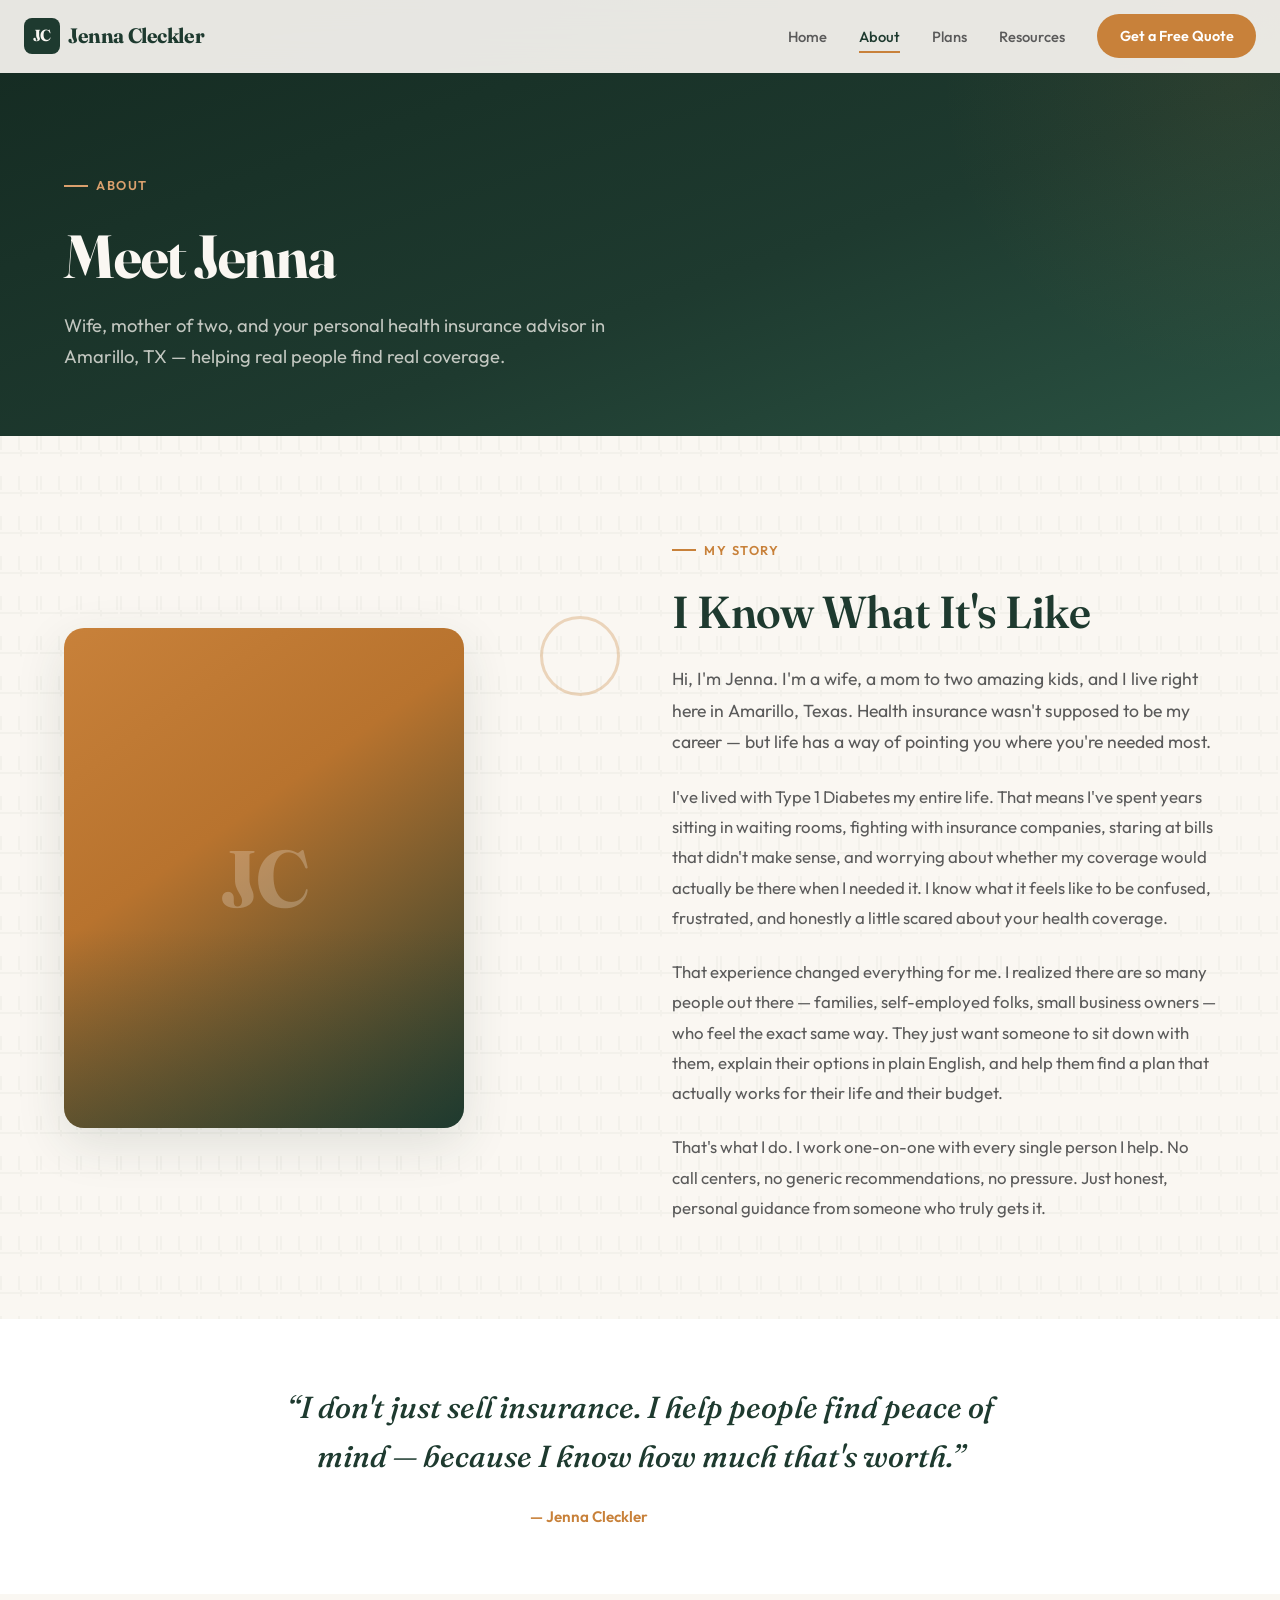
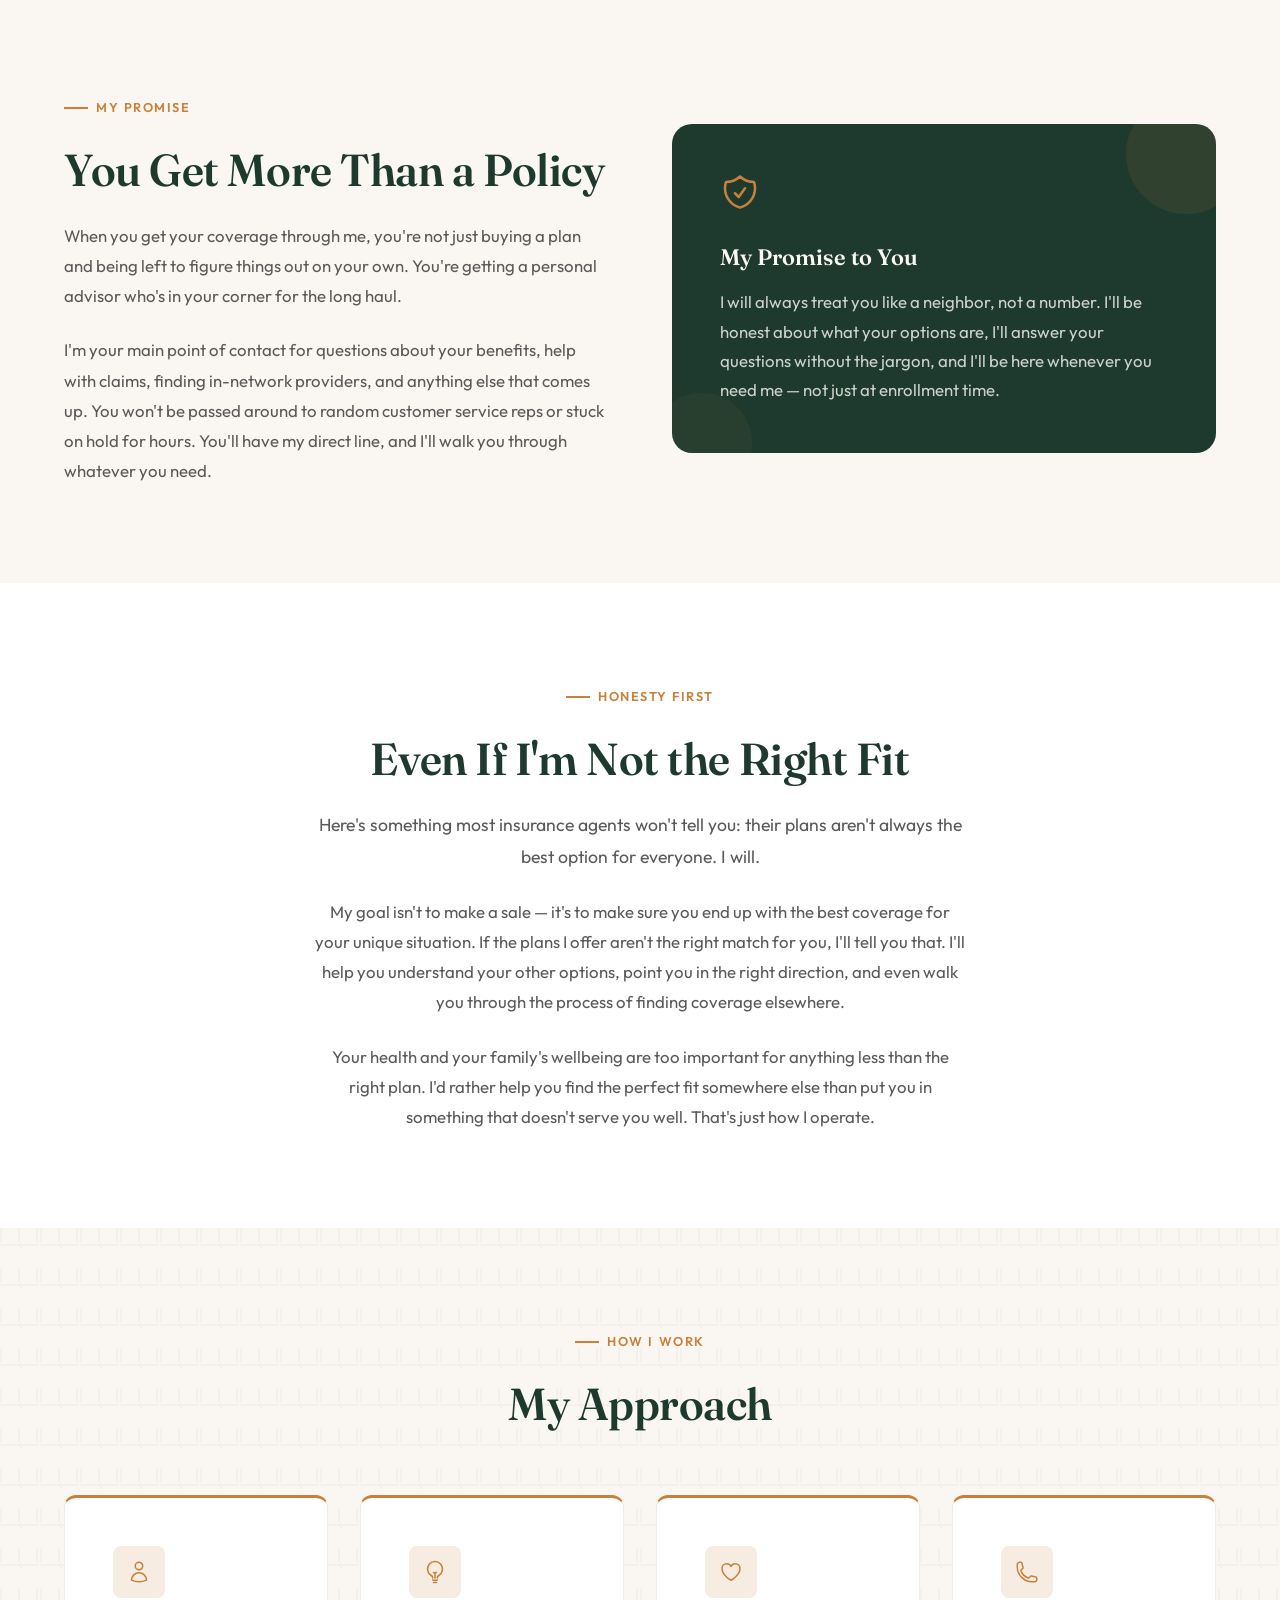
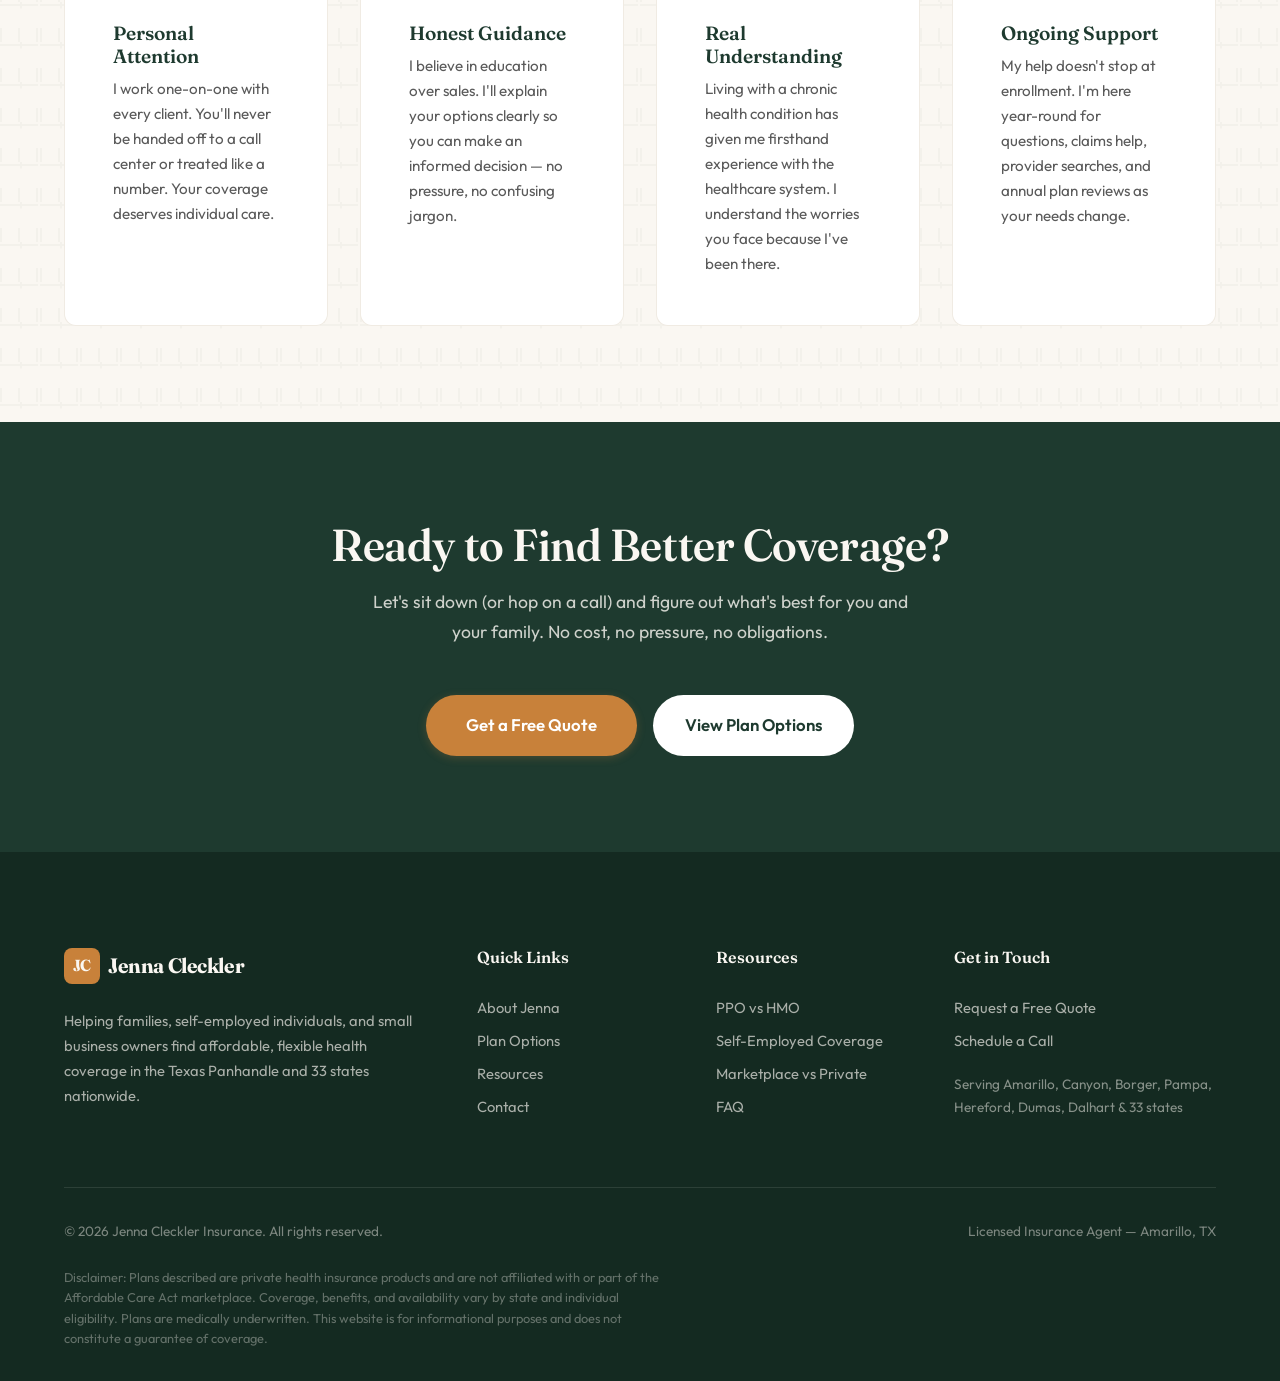
==== about.html @ 077d0ec4 "Initial commit: Jenna's Website Co-Authored-By: Claude Sonnet 4.6 <noreply@anthropic.com>" ====
<!DOCTYPE html>
<html lang="en">
<head>
  <meta charset="UTF-8">
  <meta name="viewport" content="width=device-width, initial-scale=1.0">
  <meta name="description" content="Meet Jenna Cleckler — a wife, mother, and licensed insurance advisor in Amarillo, TX. With firsthand experience navigating the healthcare system, Jenna helps families and self-employed individuals find affordable health coverage.">
  <meta name="keywords" content="Jenna Cleckler, health insurance agent Amarillo TX, Texas Panhandle insurance, affordable health coverage, personal insurance advisor">
  <meta name="author" content="Jenna Cleckler Insurance">
  <meta property="og:title" content="About Jenna Cleckler — Your Personal Health Insurance Advisor">
  <meta property="og:description" content="Wife, mother, and licensed insurance advisor in Amarillo, TX. Jenna brings real-life healthcare experience to help you find the right coverage.">
  <meta property="og:type" content="website">
  <title>About Jenna Cleckler — Your Personal Health Insurance Advisor | Amarillo, TX</title>
  <link rel="preconnect" href="https://fonts.googleapis.com">
  <link rel="preconnect" href="https://fonts.gstatic.com" crossorigin>
  <link href="https://fonts.googleapis.com/css2?family=Fraunces:ital,opsz,wght@0,9..144,300..900;1,9..144,300..900&family=Outfit:wght@300;400;500;600;700&display=swap" rel="stylesheet">
  <link rel="stylesheet" href="css/styles.css">
</head>
<body>

  <!-- Navigation -->
  <nav class="nav">
    <div class="nav__overlay"></div>
    <div class="nav__inner">
      <a href="index.html" class="nav__logo">
        <span class="nav__logo-icon">JC</span>
        Jenna Cleckler
      </a>
      <button class="nav__hamburger" aria-label="Menu">
        <span></span><span></span><span></span>
      </button>
      <div class="nav__links">
        <a href="index.html" class="nav__link">Home</a>
        <a href="about.html" class="nav__link active">About</a>
        <a href="plans.html" class="nav__link">Plans</a>
        <a href="resources.html" class="nav__link">Resources</a>
        <a href="contact.html" class="nav__cta">Get a Free Quote</a>
      </div>
    </div>
  </nav>

  <!-- Page Header -->
  <header class="page-header">
    <div class="container">
      <span class="section-label fade-up">About</span>
      <h1 class="fade-up">Meet Jenna</h1>
      <p class="fade-up">Wife, mother of two, and your personal health insurance advisor in Amarillo, TX &mdash; helping real people find real coverage.</p>
    </div>
  </header>

  <!-- Jenna's Story -->
  <section class="section section--cream bg-texture">
    <div class="container">
      <div style="display: grid; grid-template-columns: 1fr 1fr; gap: var(--space-3xl); align-items: center;">

        <!-- Photo Placeholder -->
        <div class="fade-up" style="position: relative;">
          <div style="width: 100%; max-width: 400px; aspect-ratio: 4/5; border-radius: var(--radius-xl); background: linear-gradient(145deg, var(--color-accent) 0%, #b8732e 40%, var(--color-primary) 100%); display: flex; align-items: center; justify-content: center; box-shadow: var(--shadow-xl); position: relative; overflow: hidden;">
            <span style="font-family: var(--font-display); font-size: 5rem; font-weight: 700; color: rgba(250,247,242,0.25); letter-spacing: -0.03em; user-select: none;">JC</span>
            <div style="position: absolute; bottom: 0; left: 0; right: 0; height: 40%; background: linear-gradient(to top, rgba(30,58,47,0.3), transparent);"></div>
          </div>
          <!-- Decorative accent -->
          <div style="position: absolute; top: -12px; right: -12px; width: 80px; height: 80px; border-radius: 50%; border: 3px solid var(--color-accent); opacity: 0.3;"></div>
        </div>

        <!-- Story Content -->
        <div class="fade-up stagger-2">
          <span class="section-label">My Story</span>
          <h2 class="mb-lg">I Know What It's Like</h2>

          <p class="mb-lg" style="font-size: 1.1rem; line-height: 1.8;">
            Hi, I'm Jenna. I'm a wife, a mom to two amazing kids, and I live right here in Amarillo, Texas. Health insurance wasn't supposed to be my career &mdash; but life has a way of pointing you where you're needed most.
          </p>

          <p class="mb-lg" style="line-height: 1.8;">
            I've lived with Type 1 Diabetes my entire life. That means I've spent years sitting in waiting rooms, fighting with insurance companies, staring at bills that didn't make sense, and worrying about whether my coverage would actually be there when I needed it. I know what it feels like to be confused, frustrated, and honestly a little scared about your health coverage.
          </p>

          <p class="mb-lg" style="line-height: 1.8;">
            That experience changed everything for me. I realized there are so many people out there &mdash; families, self-employed folks, small business owners &mdash; who feel the exact same way. They just want someone to sit down with them, explain their options in plain English, and help them find a plan that actually works for their life and their budget.
          </p>

          <p style="line-height: 1.8;">
            That's what I do. I work one-on-one with every single person I help. No call centers, no generic recommendations, no pressure. Just honest, personal guidance from someone who truly gets it.
          </p>
        </div>

      </div>
    </div>
  </section>

  <!-- Pull Quote -->
  <section class="section section--white" style="padding: var(--space-3xl) 0;">
    <div class="container container--narrow text-center fade-up">
      <p style="font-family: var(--font-display); font-size: clamp(1.4rem, 2.5vw, 1.9rem); font-weight: 500; font-style: italic; color: var(--color-primary); line-height: 1.6; font-variation-settings: 'opsz' 48;">
        &ldquo;I don't just sell insurance. I help people find peace of mind &mdash; because I know how much that's worth.&rdquo;
      </p>
      <p style="color: var(--color-accent); font-weight: 600; margin-top: var(--space-lg); font-size: 0.95rem;">&mdash; Jenna Cleckler</p>
    </div>
  </section>

  <!-- My Promise -->
  <section class="section section--cream">
    <div class="container">
      <div style="display: grid; grid-template-columns: 1fr 1fr; gap: var(--space-3xl); align-items: center;">

        <div class="fade-up">
          <span class="section-label">My Promise</span>
          <h2 class="mb-lg">You Get More Than a Policy</h2>
          <p class="mb-lg" style="line-height: 1.8;">
            When you get your coverage through me, you're not just buying a plan and being left to figure things out on your own. You're getting a personal advisor who's in your corner for the long haul.
          </p>
          <p style="line-height: 1.8;">
            I'm your main point of contact for questions about your benefits, help with claims, finding in-network providers, and anything else that comes up. You won't be passed around to random customer service reps or stuck on hold for hours. You'll have my direct line, and I'll walk you through whatever you need.
          </p>
        </div>

        <div class="fade-up stagger-2">
          <div style="background: var(--color-primary); border-radius: var(--radius-xl); padding: var(--space-2xl) var(--space-2xl); position: relative; overflow: hidden;">
            <div style="position: absolute; top: -30px; right: -30px; width: 120px; height: 120px; border-radius: 50%; background: rgba(200,129,58,0.1);"></div>
            <div style="position: absolute; bottom: -40px; left: -20px; width: 100px; height: 100px; border-radius: 50%; background: rgba(200,129,58,0.06);"></div>
            <svg style="width: 40px; height: 40px; color: var(--color-accent); margin-bottom: var(--space-lg);" fill="none" viewBox="0 0 24 24" stroke="currentColor" stroke-width="1.5">
              <path stroke-linecap="round" stroke-linejoin="round" d="M9 12.75L11.25 15 15 9.75m-3-7.036A11.959 11.959 0 013.598 6 11.99 11.99 0 003 9.749c0 5.592 3.824 10.29 9 11.623 5.176-1.332 9-6.03 9-11.622 0-1.31-.21-2.571-.598-3.751h-.152c-3.196 0-6.1-1.248-8.25-3.285z" />
            </svg>
            <h3 style="color: var(--color-cream); font-size: 1.4rem; margin-bottom: var(--space-md); position: relative;">My Promise to You</h3>
            <p style="color: rgba(250,247,242,0.8); font-size: 1.05rem; line-height: 1.75; position: relative;">
              I will always treat you like a neighbor, not a number. I'll be honest about what your options are, I'll answer your questions without the jargon, and I'll be here whenever you need me &mdash; not just at enrollment time.
            </p>
          </div>
        </div>

      </div>
    </div>
  </section>

  <!-- Even If I'm Not the Right Fit -->
  <section class="section section--white">
    <div class="container container--narrow text-center">
      <div class="fade-up">
        <span class="section-label" style="justify-content: center;">Honesty First</span>
        <h2 class="mb-lg">Even If I'm Not the Right Fit</h2>
      </div>
      <div class="fade-up stagger-2">
        <p class="mx-auto mb-lg" style="font-size: 1.1rem; line-height: 1.8; max-width: 650px;">
          Here's something most insurance agents won't tell you: their plans aren't always the best option for everyone. I will.
        </p>
        <p class="mx-auto mb-lg" style="line-height: 1.8; max-width: 650px;">
          My goal isn't to make a sale &mdash; it's to make sure you end up with the best coverage for your unique situation. If the plans I offer aren't the right match for you, I'll tell you that. I'll help you understand your other options, point you in the right direction, and even walk you through the process of finding coverage elsewhere.
        </p>
        <p class="mx-auto" style="line-height: 1.8; max-width: 650px;">
          Your health and your family's wellbeing are too important for anything less than the right plan. I'd rather help you find the perfect fit somewhere else than put you in something that doesn't serve you well. That's just how I operate.
        </p>
      </div>
    </div>
  </section>

  <!-- Values / Approach -->
  <section class="section section--cream bg-texture">
    <div class="container">
      <div class="text-center mb-3xl fade-up">
        <span class="section-label" style="justify-content: center;">How I Work</span>
        <h2>My Approach</h2>
      </div>

      <div class="grid grid--4">

        <!-- Card 1: Personal Attention -->
        <div class="card card--accent fade-up stagger-1">
          <div class="card__icon">
            <svg width="24" height="24" fill="none" viewBox="0 0 24 24" stroke="currentColor" stroke-width="1.5" style="color: var(--color-accent);">
              <path stroke-linecap="round" stroke-linejoin="round" d="M15.75 6a3.75 3.75 0 11-7.5 0 3.75 3.75 0 017.5 0zM4.501 20.118a7.5 7.5 0 0114.998 0A17.933 17.933 0 0112 21.75c-2.676 0-5.216-.584-7.499-1.632z" />
            </svg>
          </div>
          <h4 class="card__title">Personal Attention</h4>
          <p class="card__text">I work one-on-one with every client. You'll never be handed off to a call center or treated like a number. Your coverage deserves individual care.</p>
        </div>

        <!-- Card 2: Honest Guidance -->
        <div class="card card--accent fade-up stagger-2">
          <div class="card__icon">
            <svg width="24" height="24" fill="none" viewBox="0 0 24 24" stroke="currentColor" stroke-width="1.5" style="color: var(--color-accent);">
              <path stroke-linecap="round" stroke-linejoin="round" d="M12 18v-5.25m0 0a6.01 6.01 0 001.5-.189m-1.5.189a6.01 6.01 0 01-1.5-.189m3.75 7.478a12.06 12.06 0 01-4.5 0m3.75 2.383a14.406 14.406 0 01-3 0M14.25 18v-.192c0-.983.658-1.823 1.508-2.316a7.5 7.5 0 10-7.517 0c.85.493 1.509 1.333 1.509 2.316V18" />
            </svg>
          </div>
          <h4 class="card__title">Honest Guidance</h4>
          <p class="card__text">I believe in education over sales. I'll explain your options clearly so you can make an informed decision &mdash; no pressure, no confusing jargon.</p>
        </div>

        <!-- Card 3: Real Understanding -->
        <div class="card card--accent fade-up stagger-3">
          <div class="card__icon">
            <svg width="24" height="24" fill="none" viewBox="0 0 24 24" stroke="currentColor" stroke-width="1.5" style="color: var(--color-accent);">
              <path stroke-linecap="round" stroke-linejoin="round" d="M21 8.25c0-2.485-2.099-4.5-4.688-4.5-1.935 0-3.597 1.126-4.312 2.733-.715-1.607-2.377-2.733-4.313-2.733C5.1 3.75 3 5.765 3 8.25c0 7.22 9 12 9 12s9-4.78 9-12z" />
            </svg>
          </div>
          <h4 class="card__title">Real Understanding</h4>
          <p class="card__text">Living with a chronic health condition has given me firsthand experience with the healthcare system. I understand the worries you face because I've been there.</p>
        </div>

        <!-- Card 4: Ongoing Support -->
        <div class="card card--accent fade-up stagger-4">
          <div class="card__icon">
            <svg width="24" height="24" fill="none" viewBox="0 0 24 24" stroke="currentColor" stroke-width="1.5" style="color: var(--color-accent);">
              <path stroke-linecap="round" stroke-linejoin="round" d="M2.25 6.75c0 8.284 6.716 15 15 15h2.25a2.25 2.25 0 002.25-2.25v-1.372c0-.516-.351-.966-.852-1.091l-4.423-1.106c-.44-.11-.902.055-1.173.417l-.97 1.293c-.282.376-.769.542-1.21.38a12.035 12.035 0 01-7.143-7.143c-.162-.441.004-.928.38-1.21l1.293-.97c.363-.271.527-.734.417-1.173L6.963 3.102a1.125 1.125 0 00-1.091-.852H4.5A2.25 2.25 0 002.25 4.5v2.25z" />
            </svg>
          </div>
          <h4 class="card__title">Ongoing Support</h4>
          <p class="card__text">My help doesn't stop at enrollment. I'm here year-round for questions, claims help, provider searches, and annual plan reviews as your needs change.</p>
        </div>

      </div>
    </div>
  </section>

  <!-- CTA Section -->
  <section class="section section--dark" style="padding: var(--space-4xl) 0;">
    <div class="container text-center">
      <div class="fade-up">
        <h2 style="color: var(--color-cream); margin-bottom: var(--space-md);">Ready to Find Better Coverage?</h2>
        <p class="mx-auto" style="max-width: 550px; font-size: 1.1rem; margin-bottom: var(--space-2xl);">
          Let's sit down (or hop on a call) and figure out what's best for you and your family. No cost, no pressure, no obligations.
        </p>
        <div class="flex justify-center gap-md flex-wrap">
          <a href="contact.html" class="btn btn--primary btn--large">Get a Free Quote</a>
          <a href="plans.html" class="btn btn--white btn--large">View Plan Options</a>
        </div>
      </div>
    </div>
  </section>

  <!-- Footer -->
  <footer class="footer">
    <div class="container">
      <div class="footer__grid">
        <div class="footer__brand">
          <a href="index.html" class="nav__logo" style="color: var(--color-cream); margin-bottom: var(--space-sm); display: inline-flex;">
            <span class="nav__logo-icon" style="background: var(--color-accent);">JC</span>
            Jenna Cleckler
          </a>
          <p>Helping families, self-employed individuals, and small business owners find affordable, flexible health coverage in the Texas Panhandle and 33 states nationwide.</p>
        </div>
        <div>
          <h4 class="footer__heading">Quick Links</h4>
          <a href="about.html" class="footer__link">About Jenna</a>
          <a href="plans.html" class="footer__link">Plan Options</a>
          <a href="resources.html" class="footer__link">Resources</a>
          <a href="contact.html" class="footer__link">Contact</a>
        </div>
        <div>
          <h4 class="footer__heading">Resources</h4>
          <a href="resources.html#ppo-vs-hmo" class="footer__link">PPO vs HMO</a>
          <a href="resources.html#self-employed" class="footer__link">Self-Employed Coverage</a>
          <a href="resources.html#marketplace-vs-private" class="footer__link">Marketplace vs Private</a>
          <a href="resources.html#faq" class="footer__link">FAQ</a>
        </div>
        <div>
          <h4 class="footer__heading">Get in Touch</h4>
          <a href="contact.html" class="footer__link">Request a Free Quote</a>
          <a href="contact.html" class="footer__link">Schedule a Call</a>
          <p style="color: rgba(250,247,242,0.5); font-size: 0.85rem; margin-top: var(--space-md);">Serving Amarillo, Canyon, Borger, Pampa, Hereford, Dumas, Dalhart &amp; 33 states</p>
        </div>
      </div>
      <div class="footer__bottom">
        <span>&copy; 2026 Jenna Cleckler Insurance. All rights reserved.</span>
        <span>Licensed Insurance Agent &mdash; Amarillo, TX</span>
      </div>
      <p class="footer__disclaimer">Disclaimer: Plans described are private health insurance products and are not affiliated with or part of the Affordable Care Act marketplace. Coverage, benefits, and availability vary by state and individual eligibility. Plans are medically underwritten. This website is for informational purposes and does not constitute a guarantee of coverage.</p>
    </div>
  </footer>

  <!-- Scroll to Top -->
  <button class="scroll-top" aria-label="Scroll to top">
    <svg width="20" height="20" fill="none" viewBox="0 0 24 24" stroke="currentColor" stroke-width="2.5">
      <path stroke-linecap="round" stroke-linejoin="round" d="M4.5 15.75l7.5-7.5 7.5 7.5" />
    </svg>
  </button>

  <script src="js/main.js"></script>

  <!-- Responsive layout fixes for inline grids -->
  <style>
    @media (max-width: 768px) {
      .page-header { text-align: center; }
      .page-header p { margin-left: auto; margin-right: auto; }
      [style*="grid-template-columns: 1fr 1fr"] {
        grid-template-columns: 1fr !important;
      }
    }
  </style>
</body>
</html>
---- css/styles.css ----
/* ============================================
   JENNA CLECKLER INSURANCE — Design System
   Warm Editorial + Texas Panhandle Aesthetic
   ============================================ */

/* --- Google Fonts Import --- */
/* Fonts loaded via <link> tags in HTML for performance */

/* --- CSS Custom Properties --- */
:root {
  /* Color Palette — Warm, trust-building */
  --color-primary: #1e3a2f;        /* Deep forest green — trust, health */
  --color-primary-light: #2a5242;
  --color-primary-dark: #142a21;
  --color-accent: #c8813a;         /* Sunset amber — warmth, Texas */
  --color-accent-light: #daa06d;
  --color-accent-glow: rgba(200, 129, 58, 0.15);
  --color-sage: #7a9e7e;           /* Sage green — calm, health */
  --color-sage-light: #a8c4ab;
  --color-cream: #faf7f2;          /* Warm cream background */
  --color-cream-dark: #f0ebe3;
  --color-white: #ffffff;
  --color-text: #1a1a1a;
  --color-text-light: #5a5a5a;
  --color-text-muted: #8a8a7e;
  --color-border: #e5dfd6;
  --color-border-light: #f0ebe3;
  --color-success: #3d7a5a;
  --color-error: #c44b3f;

  /* Typography */
  --font-display: 'Fraunces', Georgia, serif;
  --font-body: 'Outfit', -apple-system, sans-serif;

  /* Spacing Scale */
  --space-xs: 0.25rem;
  --space-sm: 0.5rem;
  --space-md: 1rem;
  --space-lg: 1.5rem;
  --space-xl: 2rem;
  --space-2xl: 3rem;
  --space-3xl: 4rem;
  --space-4xl: 6rem;
  --space-5xl: 8rem;

  /* Container */
  --container-max: 1200px;
  --container-narrow: 800px;
  --container-wide: 1400px;
  --container-padding: 1.5rem;

  /* Border Radius */
  --radius-sm: 4px;
  --radius-md: 8px;
  --radius-lg: 12px;
  --radius-xl: 20px;
  --radius-full: 9999px;

  /* Shadows */
  --shadow-sm: 0 1px 3px rgba(30, 58, 47, 0.06);
  --shadow-md: 0 4px 12px rgba(30, 58, 47, 0.08);
  --shadow-lg: 0 8px 30px rgba(30, 58, 47, 0.1);
  --shadow-xl: 0 16px 50px rgba(30, 58, 47, 0.12);
  --shadow-accent: 0 4px 20px rgba(200, 129, 58, 0.2);

  /* Transitions */
  --ease-out: cubic-bezier(0.22, 1, 0.36, 1);
  --ease-spring: cubic-bezier(0.34, 1.56, 0.64, 1);
  --duration-fast: 0.2s;
  --duration-normal: 0.35s;
  --duration-slow: 0.6s;
}

/* --- Reset & Base --- */
*, *::before, *::after {
  margin: 0;
  padding: 0;
  box-sizing: border-box;
}

html {
  scroll-behavior: smooth;
  -webkit-text-size-adjust: 100%;
  font-size: 16px;
}

body {
  font-family: var(--font-body);
  font-weight: 400;
  color: var(--color-text);
  background-color: var(--color-cream);
  line-height: 1.7;
  -webkit-font-smoothing: antialiased;
  -moz-osx-font-smoothing: grayscale;
  overflow-x: hidden;
}

img {
  max-width: 100%;
  height: auto;
  display: block;
}

a {
  color: inherit;
  text-decoration: none;
}

button {
  font-family: var(--font-body);
  cursor: pointer;
  border: none;
  background: none;
}

ul, ol {
  list-style: none;
}

/* --- Typography --- */
h1, h2, h3, h4, h5 {
  font-family: var(--font-display);
  font-weight: 600;
  line-height: 1.2;
  color: var(--color-primary);
}

h1 {
  font-size: clamp(2.2rem, 5vw, 3.8rem);
  font-weight: 700;
  letter-spacing: -0.02em;
  font-variation-settings: 'opsz' 144;
}

h2 {
  font-size: clamp(1.8rem, 3.5vw, 2.8rem);
  font-weight: 600;
  letter-spacing: -0.01em;
  font-variation-settings: 'opsz' 72;
}

h3 {
  font-size: clamp(1.3rem, 2.5vw, 1.8rem);
  font-weight: 600;
  font-variation-settings: 'opsz' 48;
}

h4 {
  font-size: clamp(1.1rem, 1.5vw, 1.3rem);
  font-weight: 600;
}

p {
  font-size: 1.05rem;
  color: var(--color-text-light);
  max-width: 65ch;
}

.text-accent { color: var(--color-accent); }
.text-primary { color: var(--color-primary); }
.text-muted { color: var(--color-text-muted); }

/* --- Layout --- */
.container {
  max-width: var(--container-max);
  margin: 0 auto;
  padding: 0 var(--container-padding);
}

.container--narrow {
  max-width: var(--container-narrow);
}

.container--wide {
  max-width: var(--container-wide);
}

.section {
  padding: var(--space-4xl) 0;
}

.section--cream {
  background-color: var(--color-cream);
}

.section--white {
  background-color: var(--color-white);
}

.section--dark {
  background-color: var(--color-primary);
  color: var(--color-cream);
}

.section--dark h2,
.section--dark h3,
.section--dark h4 {
  color: var(--color-cream);
}

.section--dark p {
  color: rgba(250, 247, 242, 0.8);
}

.section-label {
  display: inline-flex;
  align-items: center;
  gap: var(--space-sm);
  font-family: var(--font-body);
  font-size: 0.8rem;
  font-weight: 600;
  text-transform: uppercase;
  letter-spacing: 0.12em;
  color: var(--color-accent);
  margin-bottom: var(--space-lg);
}

.section-label::before {
  content: '';
  display: inline-block;
  width: 24px;
  height: 2px;
  background: var(--color-accent);
}

/* --- Grid System --- */
.grid {
  display: grid;
  gap: var(--space-xl);
}

.grid--2 { grid-template-columns: repeat(2, 1fr); }
.grid--3 { grid-template-columns: repeat(3, 1fr); }
.grid--4 { grid-template-columns: repeat(4, 1fr); }

@media (max-width: 1024px) {
  .grid--4 { grid-template-columns: repeat(2, 1fr); }
}

@media (max-width: 768px) {
  .grid--2, .grid--3, .grid--4 {
    grid-template-columns: 1fr;
  }
}

/* ============================================
   NAVIGATION
   ============================================ */
.nav {
  position: fixed;
  top: 0;
  left: 0;
  right: 0;
  z-index: 1000;
  background: rgba(250, 247, 242, 0.92);
  backdrop-filter: blur(20px);
  -webkit-backdrop-filter: blur(20px);
  border-bottom: 1px solid transparent;
  transition: all var(--duration-normal) var(--ease-out);
}

.nav.scrolled {
  border-bottom-color: var(--color-border);
  box-shadow: var(--shadow-sm);
}

.nav__inner {
  display: flex;
  align-items: center;
  justify-content: space-between;
  max-width: var(--container-wide);
  margin: 0 auto;
  padding: var(--space-md) var(--container-padding);
  height: 72px;
}

.nav__logo {
  display: flex;
  align-items: center;
  gap: var(--space-sm);
  font-family: var(--font-display);
  font-size: 1.3rem;
  font-weight: 700;
  color: var(--color-primary);
  letter-spacing: -0.02em;
  font-variation-settings: 'opsz' 72;
  text-decoration: none;
}

.nav__logo-icon {
  width: 36px;
  height: 36px;
  background: var(--color-primary);
  border-radius: var(--radius-md);
  display: flex;
  align-items: center;
  justify-content: center;
  color: var(--color-cream);
  font-size: 1rem;
  font-weight: 700;
  flex-shrink: 0;
}

.nav__links {
  display: flex;
  align-items: center;
  gap: var(--space-xl);
}

.nav__link {
  font-size: 0.92rem;
  font-weight: 500;
  color: var(--color-text-light);
  transition: color var(--duration-fast) var(--ease-out);
  position: relative;
}

.nav__link::after {
  content: '';
  position: absolute;
  bottom: -4px;
  left: 0;
  width: 0;
  height: 2px;
  background: var(--color-accent);
  transition: width var(--duration-normal) var(--ease-out);
}

.nav__link:hover,
.nav__link.active {
  color: var(--color-primary);
}

.nav__link:hover::after,
.nav__link.active::after {
  width: 100%;
}

.nav__cta {
  display: inline-flex;
  align-items: center;
  gap: var(--space-sm);
  padding: 0.6rem 1.4rem;
  background: var(--color-accent);
  color: var(--color-white);
  font-size: 0.9rem;
  font-weight: 600;
  border-radius: var(--radius-full);
  transition: all var(--duration-fast) var(--ease-out);
  text-decoration: none;
}

.nav__cta:hover {
  background: var(--color-primary);
  transform: translateY(-1px);
  box-shadow: var(--shadow-md);
}

/* Mobile Navigation */
.nav__hamburger {
  display: none;
  flex-direction: column;
  gap: 5px;
  padding: 8px;
  cursor: pointer;
  z-index: 1001;
}

.nav__hamburger span {
  display: block;
  width: 22px;
  height: 2px;
  background: var(--color-primary);
  border-radius: 2px;
  transition: all var(--duration-normal) var(--ease-out);
}

.nav__hamburger.active span:nth-child(1) {
  transform: rotate(45deg) translate(5px, 5px);
}

.nav__hamburger.active span:nth-child(2) {
  opacity: 0;
}

.nav__hamburger.active span:nth-child(3) {
  transform: rotate(-45deg) translate(5px, -5px);
}

@media (max-width: 900px) {
  .nav__hamburger {
    display: flex;
  }

  .nav__links {
    position: fixed;
    top: 0;
    right: 0;
    width: min(85vw, 360px);
    height: 100vh;
    background: var(--color-white);
    flex-direction: column;
    align-items: flex-start;
    padding: 100px var(--space-2xl) var(--space-2xl);
    gap: var(--space-lg);
    transform: translateX(100%);
    transition: transform var(--duration-slow) var(--ease-out);
    box-shadow: -10px 0 40px rgba(0, 0, 0, 0.1);
  }

  .nav__links.open {
    transform: translateX(0);
  }

  .nav__link {
    font-size: 1.1rem;
  }

  .nav__cta {
    margin-top: var(--space-md);
    width: 100%;
    justify-content: center;
    padding: 0.9rem 1.6rem;
  }
}

/* Mobile overlay */
.nav__overlay {
  position: fixed;
  inset: 0;
  background: rgba(0, 0, 0, 0.3);
  opacity: 0;
  visibility: hidden;
  transition: all var(--duration-normal) var(--ease-out);
  z-index: 999;
}

.nav__overlay.active {
  opacity: 1;
  visibility: visible;
}

/* ============================================
   BUTTONS
   ============================================ */
.btn {
  display: inline-flex;
  align-items: center;
  justify-content: center;
  gap: var(--space-sm);
  font-family: var(--font-body);
  font-weight: 600;
  font-size: 0.95rem;
  border-radius: var(--radius-full);
  transition: all var(--duration-fast) var(--ease-out);
  cursor: pointer;
  border: none;
  text-decoration: none;
  white-space: nowrap;
}

.btn--primary {
  padding: 0.85rem 2rem;
  background: var(--color-accent);
  color: var(--color-white);
  box-shadow: 0 2px 8px rgba(200, 129, 58, 0.25);
}

.btn--primary:hover {
  background: #b8732e;
  transform: translateY(-2px);
  box-shadow: var(--shadow-accent);
}

.btn--secondary {
  padding: 0.85rem 2rem;
  background: var(--color-primary);
  color: var(--color-cream);
}

.btn--secondary:hover {
  background: var(--color-primary-light);
  transform: translateY(-2px);
  box-shadow: var(--shadow-lg);
}

.btn--outline {
  padding: 0.8rem 1.8rem;
  background: transparent;
  color: var(--color-primary);
  border: 2px solid var(--color-primary);
}

.btn--outline:hover {
  background: var(--color-primary);
  color: var(--color-cream);
  transform: translateY(-2px);
}

.btn--ghost {
  padding: 0.6rem 1rem;
  color: var(--color-accent);
  font-weight: 600;
}

.btn--ghost:hover {
  color: var(--color-primary);
}

.btn--ghost svg,
.btn--ghost .arrow {
  transition: transform var(--duration-fast) var(--ease-out);
}

.btn--ghost:hover svg,
.btn--ghost:hover .arrow {
  transform: translateX(4px);
}

.btn--large {
  padding: 1rem 2.5rem;
  font-size: 1.05rem;
}

.btn--white {
  padding: 0.85rem 2rem;
  background: var(--color-white);
  color: var(--color-primary);
}

.btn--white:hover {
  transform: translateY(-2px);
  box-shadow: var(--shadow-lg);
}

/* ============================================
   CARDS
   ============================================ */
.card {
  background: var(--color-white);
  border-radius: var(--radius-lg);
  padding: var(--space-2xl);
  border: 1px solid var(--color-border-light);
  transition: all var(--duration-normal) var(--ease-out);
}

.card:hover {
  transform: translateY(-4px);
  box-shadow: var(--shadow-lg);
  border-color: transparent;
}

.card__icon {
  width: 52px;
  height: 52px;
  border-radius: var(--radius-md);
  background: var(--color-accent-glow);
  display: flex;
  align-items: center;
  justify-content: center;
  margin-bottom: var(--space-lg);
  font-size: 1.4rem;
}

.card__title {
  font-family: var(--font-display);
  font-size: 1.2rem;
  font-weight: 600;
  color: var(--color-primary);
  margin-bottom: var(--space-sm);
}

.card__text {
  font-size: 0.95rem;
  color: var(--color-text-light);
  line-height: 1.65;
}

/* Feature Card with accent border */
.card--accent {
  border-top: 3px solid var(--color-accent);
}

/* Dark Card */
.card--dark {
  background: var(--color-primary);
  border-color: var(--color-primary-light);
}

.card--dark .card__title { color: var(--color-cream); }
.card--dark .card__text { color: rgba(250, 247, 242, 0.75); }

/* ============================================
   FORMS
   ============================================ */
.form-group {
  margin-bottom: var(--space-lg);
}

.form-label {
  display: block;
  font-size: 0.88rem;
  font-weight: 600;
  color: var(--color-primary);
  margin-bottom: var(--space-sm);
}

.form-input,
.form-select,
.form-textarea {
  width: 100%;
  padding: 0.85rem 1rem;
  font-family: var(--font-body);
  font-size: 0.95rem;
  color: var(--color-text);
  background: var(--color-white);
  border: 1.5px solid var(--color-border);
  border-radius: var(--radius-md);
  transition: all var(--duration-fast) var(--ease-out);
  outline: none;
}

.form-input:focus,
.form-select:focus,
.form-textarea:focus {
  border-color: var(--color-accent);
  box-shadow: 0 0 0 3px var(--color-accent-glow);
}

.form-input::placeholder {
  color: var(--color-text-muted);
}

.form-textarea {
  min-height: 120px;
  resize: vertical;
}

.form-select {
  appearance: none;
  background-image: url("data:image/svg+xml,%3Csvg xmlns='http://www.w3.org/2000/svg' width='12' height='8'%3E%3Cpath d='M1 1l5 5 5-5' stroke='%235a5a5a' stroke-width='1.5' fill='none'/%3E%3C/svg%3E");
  background-repeat: no-repeat;
  background-position: right 1rem center;
  padding-right: 2.5rem;
}

/* ============================================
   COMPARISON TABLE
   ============================================ */
.comparison-table {
  width: 100%;
  border-collapse: collapse;
  border-radius: var(--radius-lg);
  overflow: hidden;
  box-shadow: var(--shadow-md);
  background: var(--color-white);
}

.comparison-table thead {
  background: var(--color-primary);
  color: var(--color-cream);
}

.comparison-table th {
  padding: var(--space-lg) var(--space-xl);
  text-align: left;
  font-family: var(--font-display);
  font-weight: 600;
  font-size: 1.05rem;
}

.comparison-table td {
  padding: var(--space-md) var(--space-xl);
  border-bottom: 1px solid var(--color-border-light);
  font-size: 0.95rem;
  color: var(--color-text-light);
}

.comparison-table tr:last-child td {
  border-bottom: none;
}

.comparison-table tbody tr:hover {
  background: var(--color-cream);
}

.comparison-table .highlight {
  color: var(--color-primary);
  font-weight: 600;
}

@media (max-width: 768px) {
  .comparison-table {
    font-size: 0.85rem;
  }

  .comparison-table th,
  .comparison-table td {
    padding: var(--space-md);
  }
}

/* ============================================
   ACCORDION / FAQ
   ============================================ */
.accordion-item {
  border-bottom: 1px solid var(--color-border);
}

.accordion-trigger {
  width: 100%;
  display: flex;
  align-items: center;
  justify-content: space-between;
  padding: var(--space-xl) 0;
  font-family: var(--font-display);
  font-size: 1.15rem;
  font-weight: 600;
  color: var(--color-primary);
  text-align: left;
  cursor: pointer;
  background: none;
  border: none;
  transition: color var(--duration-fast) var(--ease-out);
}

.accordion-trigger:hover {
  color: var(--color-accent);
}

.accordion-icon {
  width: 24px;
  height: 24px;
  position: relative;
  flex-shrink: 0;
  margin-left: var(--space-md);
}

.accordion-icon::before,
.accordion-icon::after {
  content: '';
  position: absolute;
  top: 50%;
  left: 50%;
  background: currentColor;
  transition: transform var(--duration-normal) var(--ease-out);
}

.accordion-icon::before {
  width: 14px;
  height: 2px;
  transform: translate(-50%, -50%);
}

.accordion-icon::after {
  width: 2px;
  height: 14px;
  transform: translate(-50%, -50%);
}

.accordion-item.active .accordion-icon::after {
  transform: translate(-50%, -50%) rotate(90deg);
}

.accordion-content {
  max-height: 0;
  overflow: hidden;
  transition: max-height var(--duration-slow) var(--ease-out);
}

.accordion-content__inner {
  padding-bottom: var(--space-xl);
  font-size: 1rem;
  color: var(--color-text-light);
  line-height: 1.7;
}

/* ============================================
   STEPS / PROCESS
   ============================================ */
.steps {
  counter-reset: step;
}

.step {
  display: flex;
  gap: var(--space-xl);
  padding-bottom: var(--space-2xl);
  position: relative;
}

.step::before {
  content: '';
  position: absolute;
  left: 24px;
  top: 56px;
  bottom: 0;
  width: 2px;
  background: var(--color-border);
}

.step:last-child::before {
  display: none;
}

.step__number {
  counter-increment: step;
  width: 48px;
  height: 48px;
  border-radius: 50%;
  background: var(--color-accent);
  color: var(--color-white);
  display: flex;
  align-items: center;
  justify-content: center;
  font-family: var(--font-display);
  font-weight: 700;
  font-size: 1.1rem;
  flex-shrink: 0;
  position: relative;
  z-index: 1;
}

.step__number::before {
  content: counter(step);
}

.step__content {
  flex: 1;
  padding-top: var(--space-sm);
}

.step__title {
  font-family: var(--font-display);
  font-size: 1.3rem;
  font-weight: 600;
  color: var(--color-primary);
  margin-bottom: var(--space-sm);
}

.step__text {
  font-size: 0.95rem;
  color: var(--color-text-light);
  line-height: 1.65;
}

.step__list {
  margin-top: var(--space-md);
  display: flex;
  flex-direction: column;
  gap: var(--space-sm);
}

.step__list li {
  display: flex;
  align-items: flex-start;
  gap: var(--space-sm);
  font-size: 0.95rem;
  color: var(--color-text-light);
}

.step__list li::before {
  content: '✓';
  color: var(--color-sage);
  font-weight: 700;
  flex-shrink: 0;
  margin-top: 2px;
}

/* ============================================
   TESTIMONIALS
   ============================================ */
.testimonial {
  background: var(--color-white);
  border-radius: var(--radius-lg);
  padding: var(--space-2xl);
  border: 1px solid var(--color-border-light);
  position: relative;
}

.testimonial__quote {
  font-family: var(--font-display);
  font-size: 1.15rem;
  font-style: italic;
  color: var(--color-text);
  line-height: 1.7;
  margin-bottom: var(--space-lg);
  font-variation-settings: 'opsz' 24;
}

.testimonial__quote::before {
  content: '"';
  font-family: var(--font-display);
  font-size: 4rem;
  color: var(--color-accent-light);
  line-height: 1;
  display: block;
  margin-bottom: var(--space-sm);
}

.testimonial__author {
  font-weight: 600;
  color: var(--color-primary);
  font-size: 0.95rem;
}

.testimonial__role {
  font-size: 0.85rem;
  color: var(--color-text-muted);
}

/* Star rating */
.stars {
  display: flex;
  gap: 2px;
  margin-bottom: var(--space-md);
}

.stars svg {
  width: 18px;
  height: 18px;
  fill: var(--color-accent);
}

/* ============================================
   FOOTER
   ============================================ */
.footer {
  background: var(--color-primary-dark);
  color: var(--color-cream);
  padding: var(--space-4xl) 0 var(--space-xl);
}

.footer__grid {
  display: grid;
  grid-template-columns: 2fr 1fr 1fr 1.5fr;
  gap: var(--space-3xl);
  margin-bottom: var(--space-3xl);
}

.footer__brand p {
  color: rgba(250, 247, 242, 0.65);
  font-size: 0.92rem;
  margin-top: var(--space-md);
  line-height: 1.7;
}

.footer__heading {
  font-family: var(--font-display);
  font-size: 1rem;
  font-weight: 600;
  color: var(--color-cream);
  margin-bottom: var(--space-lg);
}

.footer__link {
  display: block;
  font-size: 0.92rem;
  color: rgba(250, 247, 242, 0.65);
  padding: var(--space-xs) 0;
  transition: color var(--duration-fast);
}

.footer__link:hover {
  color: var(--color-accent-light);
}

.footer__bottom {
  border-top: 1px solid rgba(250, 247, 242, 0.1);
  padding-top: var(--space-xl);
  display: flex;
  align-items: center;
  justify-content: space-between;
  font-size: 0.85rem;
  color: rgba(250, 247, 242, 0.45);
}

.footer__disclaimer {
  max-width: 600px;
  font-size: 0.8rem;
  line-height: 1.6;
  color: rgba(250, 247, 242, 0.35);
  margin-top: var(--space-lg);
}

@media (max-width: 900px) {
  .footer__grid {
    grid-template-columns: 1fr 1fr;
    gap: var(--space-2xl);
  }
}

@media (max-width: 600px) {
  .footer__grid {
    grid-template-columns: 1fr;
    gap: var(--space-xl);
  }

  .footer__bottom {
    flex-direction: column;
    gap: var(--space-md);
    text-align: center;
  }
}

/* ============================================
   ANIMATIONS
   ============================================ */
.fade-up {
  opacity: 0;
  transform: translateY(30px);
  transition: opacity var(--duration-slow) var(--ease-out),
              transform var(--duration-slow) var(--ease-out);
}

.fade-up.visible {
  opacity: 1;
  transform: translateY(0);
}

.stagger-1 { transition-delay: 0.05s; }
.stagger-2 { transition-delay: 0.1s; }
.stagger-3 { transition-delay: 0.15s; }
.stagger-4 { transition-delay: 0.2s; }
.stagger-5 { transition-delay: 0.25s; }
.stagger-6 { transition-delay: 0.3s; }

/* Subtle background texture */
.bg-texture {
  position: relative;
}

.bg-texture::before {
  content: '';
  position: absolute;
  inset: 0;
  background-image: url("data:image/svg+xml,%3Csvg width='40' height='40' viewBox='0 0 40 40' xmlns='http://www.w3.org/2000/svg'%3E%3Cg fill='%231e3a2f' fill-opacity='0.03'%3E%3Cpath d='M20 20.5V18H0v-2h20v-2H0V0h2v14h16V0h2v14h16V0h2v14H22v2h16v2H22v2.5z'/%3E%3C/g%3E%3C/svg%3E");
  pointer-events: none;
  z-index: 0;
}

.bg-texture > * {
  position: relative;
  z-index: 1;
}

/* Gradient overlays */
.gradient-warm {
  background: linear-gradient(135deg, var(--color-cream) 0%, #f5ebe0 50%, var(--color-cream-dark) 100%);
}

.gradient-hero {
  background: linear-gradient(160deg, var(--color-cream) 0%, #f0e8db 40%, #e8dfd0 100%);
}

/* ============================================
   UTILITY CLASSES
   ============================================ */
.text-center { text-align: center; }
.text-left { text-align: left; }
.text-right { text-align: right; }
.mx-auto { margin-left: auto; margin-right: auto; }
.mb-0 { margin-bottom: 0; }
.mb-sm { margin-bottom: var(--space-sm); }
.mb-md { margin-bottom: var(--space-md); }
.mb-lg { margin-bottom: var(--space-lg); }
.mb-xl { margin-bottom: var(--space-xl); }
.mb-2xl { margin-bottom: var(--space-2xl); }
.mb-3xl { margin-bottom: var(--space-3xl); }
.mt-md { margin-top: var(--space-md); }
.mt-lg { margin-top: var(--space-lg); }
.mt-xl { margin-top: var(--space-xl); }
.flex { display: flex; }
.flex-wrap { flex-wrap: wrap; }
.items-center { align-items: center; }
.justify-center { justify-content: center; }
.gap-sm { gap: var(--space-sm); }
.gap-md { gap: var(--space-md); }
.gap-lg { gap: var(--space-lg); }
.gap-xl { gap: var(--space-xl); }
.hidden { display: none; }

@media (max-width: 768px) {
  .hide-mobile { display: none; }
}

@media (min-width: 769px) {
  .hide-desktop { display: none; }
}

/* ============================================
   BADGE / TAG
   ============================================ */
.badge {
  display: inline-flex;
  align-items: center;
  gap: 6px;
  padding: 0.35rem 0.85rem;
  font-size: 0.78rem;
  font-weight: 600;
  border-radius: var(--radius-full);
  background: var(--color-accent-glow);
  color: var(--color-accent);
  text-transform: uppercase;
  letter-spacing: 0.05em;
}

.badge--green {
  background: rgba(122, 158, 126, 0.15);
  color: var(--color-success);
}

/* ============================================
   STATE MAP (Coverage states)
   ============================================ */
.states-list {
  display: flex;
  flex-wrap: wrap;
  gap: var(--space-sm);
}

.state-tag {
  padding: 0.3rem 0.7rem;
  background: rgba(122, 158, 126, 0.1);
  color: var(--color-primary);
  font-size: 0.82rem;
  font-weight: 500;
  border-radius: var(--radius-sm);
  border: 1px solid rgba(122, 158, 126, 0.2);
}

/* ============================================
   REFERRAL BANNER
   ============================================ */
.referral-banner {
  background: linear-gradient(135deg, var(--color-accent) 0%, #b8732e 100%);
  color: var(--color-white);
  padding: var(--space-xl) var(--space-2xl);
  border-radius: var(--radius-lg);
  display: flex;
  align-items: center;
  justify-content: space-between;
  gap: var(--space-xl);
  flex-wrap: wrap;
}

.referral-banner h3 {
  color: var(--color-white);
  font-size: 1.3rem;
}

.referral-banner p {
  color: rgba(255, 255, 255, 0.85);
  font-size: 0.95rem;
}

/* ============================================
   PAGE HEADER (inner pages)
   ============================================ */
.page-header {
  padding: calc(72px + var(--space-4xl)) 0 var(--space-3xl);
  background: linear-gradient(160deg, var(--color-primary-dark) 0%, var(--color-primary) 60%, var(--color-primary-light) 100%);
  color: var(--color-cream);
  position: relative;
  overflow: hidden;
}

.page-header::before {
  content: '';
  position: absolute;
  top: -50%;
  right: -20%;
  width: 600px;
  height: 600px;
  border-radius: 50%;
  background: radial-gradient(circle, rgba(200, 129, 58, 0.08) 0%, transparent 70%);
  pointer-events: none;
}

.page-header h1 {
  color: var(--color-cream);
  margin-bottom: var(--space-md);
}

.page-header p {
  color: rgba(250, 247, 242, 0.75);
  font-size: 1.15rem;
  max-width: 600px;
}

.page-header .section-label {
  color: var(--color-accent-light);
}

.page-header .section-label::before {
  background: var(--color-accent-light);
}

/* ============================================
   BLOG / ARTICLE CARDS
   ============================================ */
.article-card {
  background: var(--color-white);
  border-radius: var(--radius-lg);
  overflow: hidden;
  border: 1px solid var(--color-border-light);
  transition: all var(--duration-normal) var(--ease-out);
  display: flex;
  flex-direction: column;
}

.article-card:hover {
  transform: translateY(-4px);
  box-shadow: var(--shadow-lg);
  border-color: transparent;
}

.article-card__image {
  height: 200px;
  background: linear-gradient(135deg, var(--color-primary) 0%, var(--color-primary-light) 100%);
  display: flex;
  align-items: center;
  justify-content: center;
  color: var(--color-accent-light);
  font-size: 2.5rem;
}

.article-card__body {
  padding: var(--space-xl);
  flex: 1;
  display: flex;
  flex-direction: column;
}

.article-card__tag {
  font-size: 0.75rem;
  font-weight: 600;
  text-transform: uppercase;
  letter-spacing: 0.08em;
  color: var(--color-accent);
  margin-bottom: var(--space-sm);
}

.article-card__title {
  font-family: var(--font-display);
  font-size: 1.15rem;
  font-weight: 600;
  color: var(--color-primary);
  margin-bottom: var(--space-sm);
  line-height: 1.35;
}

.article-card__excerpt {
  font-size: 0.92rem;
  color: var(--color-text-light);
  line-height: 1.6;
  flex: 1;
}

.article-card__link {
  display: inline-flex;
  align-items: center;
  gap: 6px;
  font-weight: 600;
  font-size: 0.88rem;
  color: var(--color-accent);
  margin-top: var(--space-lg);
  transition: gap var(--duration-fast) var(--ease-out);
}

.article-card__link:hover {
  gap: 10px;
}

/* ============================================
   SCROLL TO TOP
   ============================================ */
.scroll-top {
  position: fixed;
  bottom: 2rem;
  right: 2rem;
  width: 44px;
  height: 44px;
  border-radius: 50%;
  background: var(--color-primary);
  color: var(--color-cream);
  display: flex;
  align-items: center;
  justify-content: center;
  box-shadow: var(--shadow-md);
  opacity: 0;
  visibility: hidden;
  transform: translateY(10px);
  transition: all var(--duration-normal) var(--ease-out);
  z-index: 100;
  cursor: pointer;
  border: none;
}

.scroll-top.visible {
  opacity: 1;
  visibility: visible;
  transform: translateY(0);
}

.scroll-top:hover {
  background: var(--color-accent);
  transform: translateY(-2px);
}

/* ============================================
   QUICK BENEFITS STRIP
   ============================================ */
.benefits-strip {
  display: flex;
  flex-wrap: wrap;
  gap: var(--space-md);
  justify-content: center;
}

.benefit-pill {
  display: inline-flex;
  align-items: center;
  gap: 8px;
  padding: 0.55rem 1.2rem;
  background: var(--color-white);
  border: 1px solid var(--color-border);
  border-radius: var(--radius-full);
  font-size: 0.88rem;
  font-weight: 500;
  color: var(--color-text);
  transition: all var(--duration-fast) var(--ease-out);
}

.benefit-pill:hover {
  border-color: var(--color-accent);
  box-shadow: var(--shadow-sm);
}

.benefit-pill__icon {
  font-size: 1rem;
}

/* ============================================
   WHO WE HELP
   ============================================ */
.audience-card {
  text-align: center;
  padding: var(--space-2xl) var(--space-xl);
  background: var(--color-white);
  border-radius: var(--radius-lg);
  border: 1px solid var(--color-border-light);
  transition: all var(--duration-normal) var(--ease-out);
}

.audience-card:hover {
  transform: translateY(-4px);
  box-shadow: var(--shadow-lg);
  border-color: transparent;
}

.audience-card__icon {
  width: 64px;
  height: 64px;
  border-radius: 50%;
  background: var(--color-accent-glow);
  display: flex;
  align-items: center;
  justify-content: center;
  margin: 0 auto var(--space-lg);
  font-size: 1.6rem;
}

.audience-card__title {
  font-family: var(--font-display);
  font-size: 1.15rem;
  font-weight: 600;
  color: var(--color-primary);
  margin-bottom: var(--space-sm);
}

.audience-card__text {
  font-size: 0.9rem;
  color: var(--color-text-light);
  line-height: 1.6;
}

/* ============================================
   HERO SECTION
   ============================================ */
.hero {
  padding: calc(72px + var(--space-4xl)) 0 var(--space-4xl);
  position: relative;
  overflow: hidden;
  min-height: 85vh;
  display: flex;
  align-items: center;
}

.hero__content {
  max-width: 750px;
}

.hero__title {
  color: var(--color-primary);
  margin-bottom: var(--space-lg);
  line-height: 1.15;
}

.hero__subtitle {
  font-size: clamp(1.05rem, 2vw, 1.2rem);
  color: var(--color-text-light);
  line-height: 1.7;
  margin-bottom: var(--space-2xl);
  max-width: 620px;
}

.hero__actions {
  display: flex;
  gap: var(--space-md);
  flex-wrap: wrap;
  margin-bottom: var(--space-lg);
}

.hero__trust {
  display: flex;
  gap: var(--space-md);
  flex-wrap: wrap;
  margin-top: var(--space-lg);
}

/* --- Trust Badges --- */
.trust-badge {
  display: inline-flex;
  align-items: center;
  gap: 6px;
  padding: 0.45rem 1rem;
  background: rgba(30, 58, 47, 0.06);
  border: 1px solid rgba(30, 58, 47, 0.1);
  border-radius: var(--radius-full);
  font-size: 0.85rem;
  font-weight: 600;
  color: var(--color-primary);
  letter-spacing: 0.01em;
}

/* ============================================
   CTA SECTION
   ============================================ */
.cta-section {
  background: var(--color-primary);
  padding: var(--space-4xl) 0;
  position: relative;
  overflow: hidden;
}

.cta-section::before {
  content: '';
  position: absolute;
  top: -50%;
  right: -10%;
  width: 500px;
  height: 500px;
  border-radius: 50%;
  background: radial-gradient(circle, rgba(200, 129, 58, 0.1) 0%, transparent 70%);
  pointer-events: none;
}

.cta-section__content {
  text-align: center;
  max-width: 650px;
  margin: 0 auto;
  position: relative;
  z-index: 1;
}

.cta-section__title {
  font-family: var(--font-display);
  font-size: clamp(1.8rem, 3.5vw, 2.6rem);
  font-weight: 700;
  color: var(--color-cream);
  margin-bottom: var(--space-lg);
  line-height: 1.2;
}

.cta-section__text {
  font-size: 1.1rem;
  color: rgba(250, 247, 242, 0.75);
  margin-bottom: var(--space-2xl);
  line-height: 1.7;
  max-width: 100%;
}

.cta-section__actions {
  display: flex;
  gap: var(--space-md);
  justify-content: center;
  flex-wrap: wrap;
}

/* --- Outline Light Button --- */
.btn--outline-light {
  padding: 0.85rem 2rem;
  background: transparent;
  color: var(--color-cream);
  border: 2px solid rgba(250, 247, 242, 0.35);
}

.btn--outline-light:hover {
  background: rgba(250, 247, 242, 0.1);
  border-color: var(--color-cream);
  transform: translateY(-2px);
}

/* ============================================
   TESTIMONIALS (additional classes)
   ============================================ */
.testimonial__stars {
  font-size: 1.2rem;
  color: var(--color-accent);
  margin-bottom: var(--space-md);
  letter-spacing: 2px;
}

.testimonial__text {
  font-family: var(--font-display);
  font-size: 1.1rem;
  font-style: italic;
  color: var(--color-text);
  line-height: 1.7;
  margin-bottom: var(--space-lg);
  font-variation-settings: 'opsz' 24;
}

.testimonial__placeholder {
  font-size: 0.8rem;
  color: var(--color-text-muted);
  font-style: italic;
  opacity: 0.6;
}

/* ============================================
   SECTION VARIANTS
   ============================================ */
.section--alt {
  background-color: var(--color-cream-dark);
}

.section--green {
  background: linear-gradient(135deg, var(--color-primary) 0%, var(--color-primary-light) 100%);
  color: var(--color-cream);
}

.section--green h2,
.section--green h3 {
  color: var(--color-cream);
}

.section--green p {
  color: rgba(250, 247, 242, 0.8);
}

/* ============================================
   CHECK LIST (Plans page)
   ============================================ */
.check-list {
  list-style: none;
  display: flex;
  flex-direction: column;
  gap: var(--space-md);
}

.check-list__item {
  display: flex;
  align-items: center;
  gap: var(--space-md);
  font-size: 0.95rem;
  color: var(--color-text-light);
  line-height: 1.5;
}

.check-list__icon {
  flex-shrink: 0;
  color: var(--color-sage);
}

/* --- Transparent Card --- */
.card--transparent {
  background: rgba(200, 129, 58, 0.06);
  border: 1px dashed var(--color-accent-light);
}

.card--transparent:hover {
  transform: none;
  box-shadow: none;
}

/* ============================================
   ARTICLE FULL (Resources page)
   ============================================ */
.article-full {
  max-width: var(--container-narrow);
  margin: 0 auto;
  padding: var(--space-3xl) 0;
  border-bottom: 1px solid var(--color-border);
}

.article-full:last-of-type {
  border-bottom: none;
}

.article-full h3 {
  font-size: 1.5rem;
  margin-bottom: var(--space-lg);
}

.article-full h4 {
  font-size: 1.15rem;
  margin-top: var(--space-xl);
  margin-bottom: var(--space-sm);
}

.article-full p {
  margin-bottom: var(--space-md);
  max-width: 100%;
}

.article-full ul {
  margin: var(--space-md) 0;
  padding-left: var(--space-xl);
}

.article-full ul li {
  position: relative;
  padding-left: var(--space-md);
  margin-bottom: var(--space-sm);
  font-size: 0.95rem;
  color: var(--color-text-light);
  line-height: 1.65;
}

.article-full ul li::before {
  content: '•';
  position: absolute;
  left: 0;
  color: var(--color-accent);
  font-weight: 700;
}

.article-full__cta {
  margin-top: var(--space-2xl);
  padding-top: var(--space-xl);
  border-top: 1px solid var(--color-border-light);
}

/* --- Article Divider --- */
.article-divider {
  border: none;
  border-top: 1px solid var(--color-border);
  margin: 0;
}

/* ============================================
   CONTACT PAGE LAYOUT
   ============================================ */
.contact-grid {
  display: grid;
  grid-template-columns: 1.5fr 1fr;
  gap: var(--space-3xl);
  align-items: start;
}

@media (max-width: 900px) {
  .contact-grid {
    grid-template-columns: 1fr;
  }
}

.contact-form-card {
  background: var(--color-white);
  border-radius: var(--radius-lg);
  padding: var(--space-2xl);
  box-shadow: var(--shadow-lg);
  border: 1px solid var(--color-border-light);
}

.contact-sidebar {
  display: flex;
  flex-direction: column;
  gap: var(--space-xl);
}

.contact-info-card {
  background: var(--color-white);
  border-radius: var(--radius-lg);
  padding: var(--space-xl);
  border: 1px solid var(--color-border-light);
}

/* Form row for side-by-side fields */
.form-row {
  display: grid;
  grid-template-columns: 1fr 1fr;
  gap: var(--space-md);
}

@media (max-width: 500px) {
  .form-row {
    grid-template-columns: 1fr;
  }
}
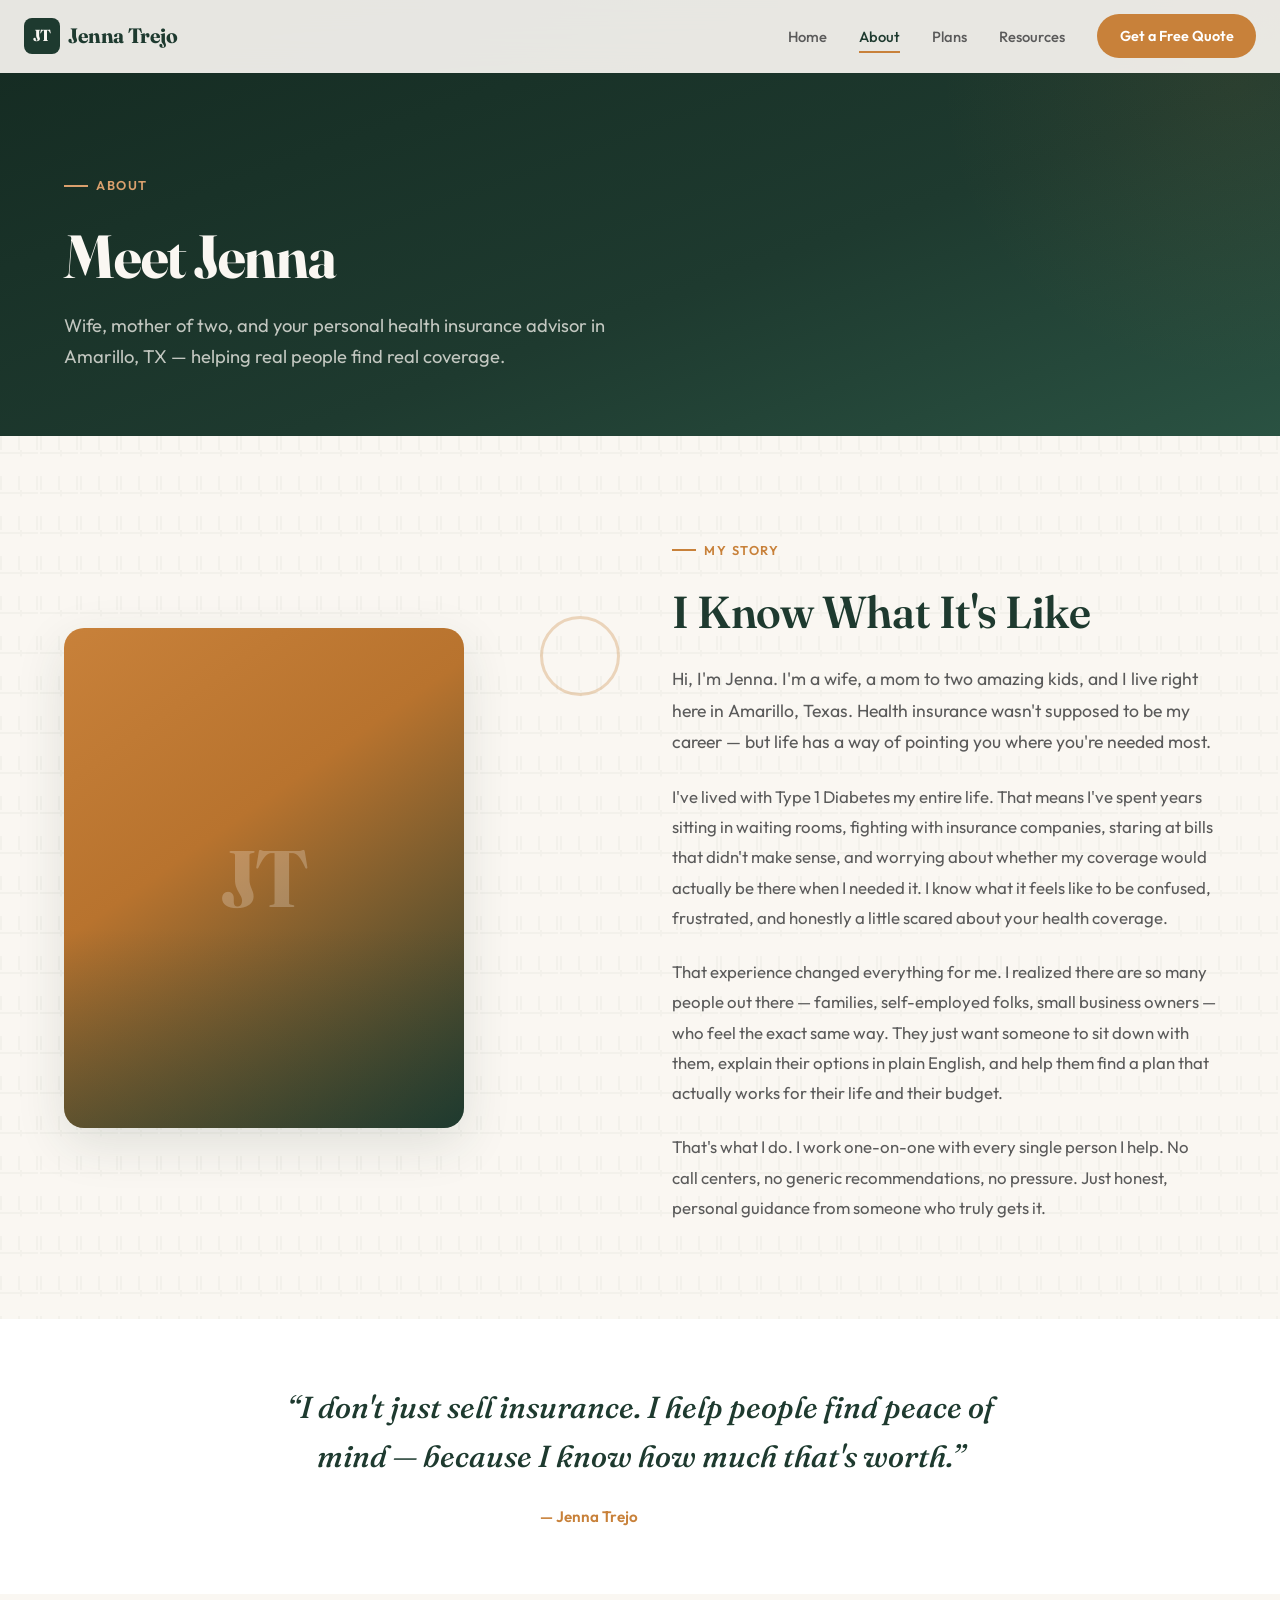
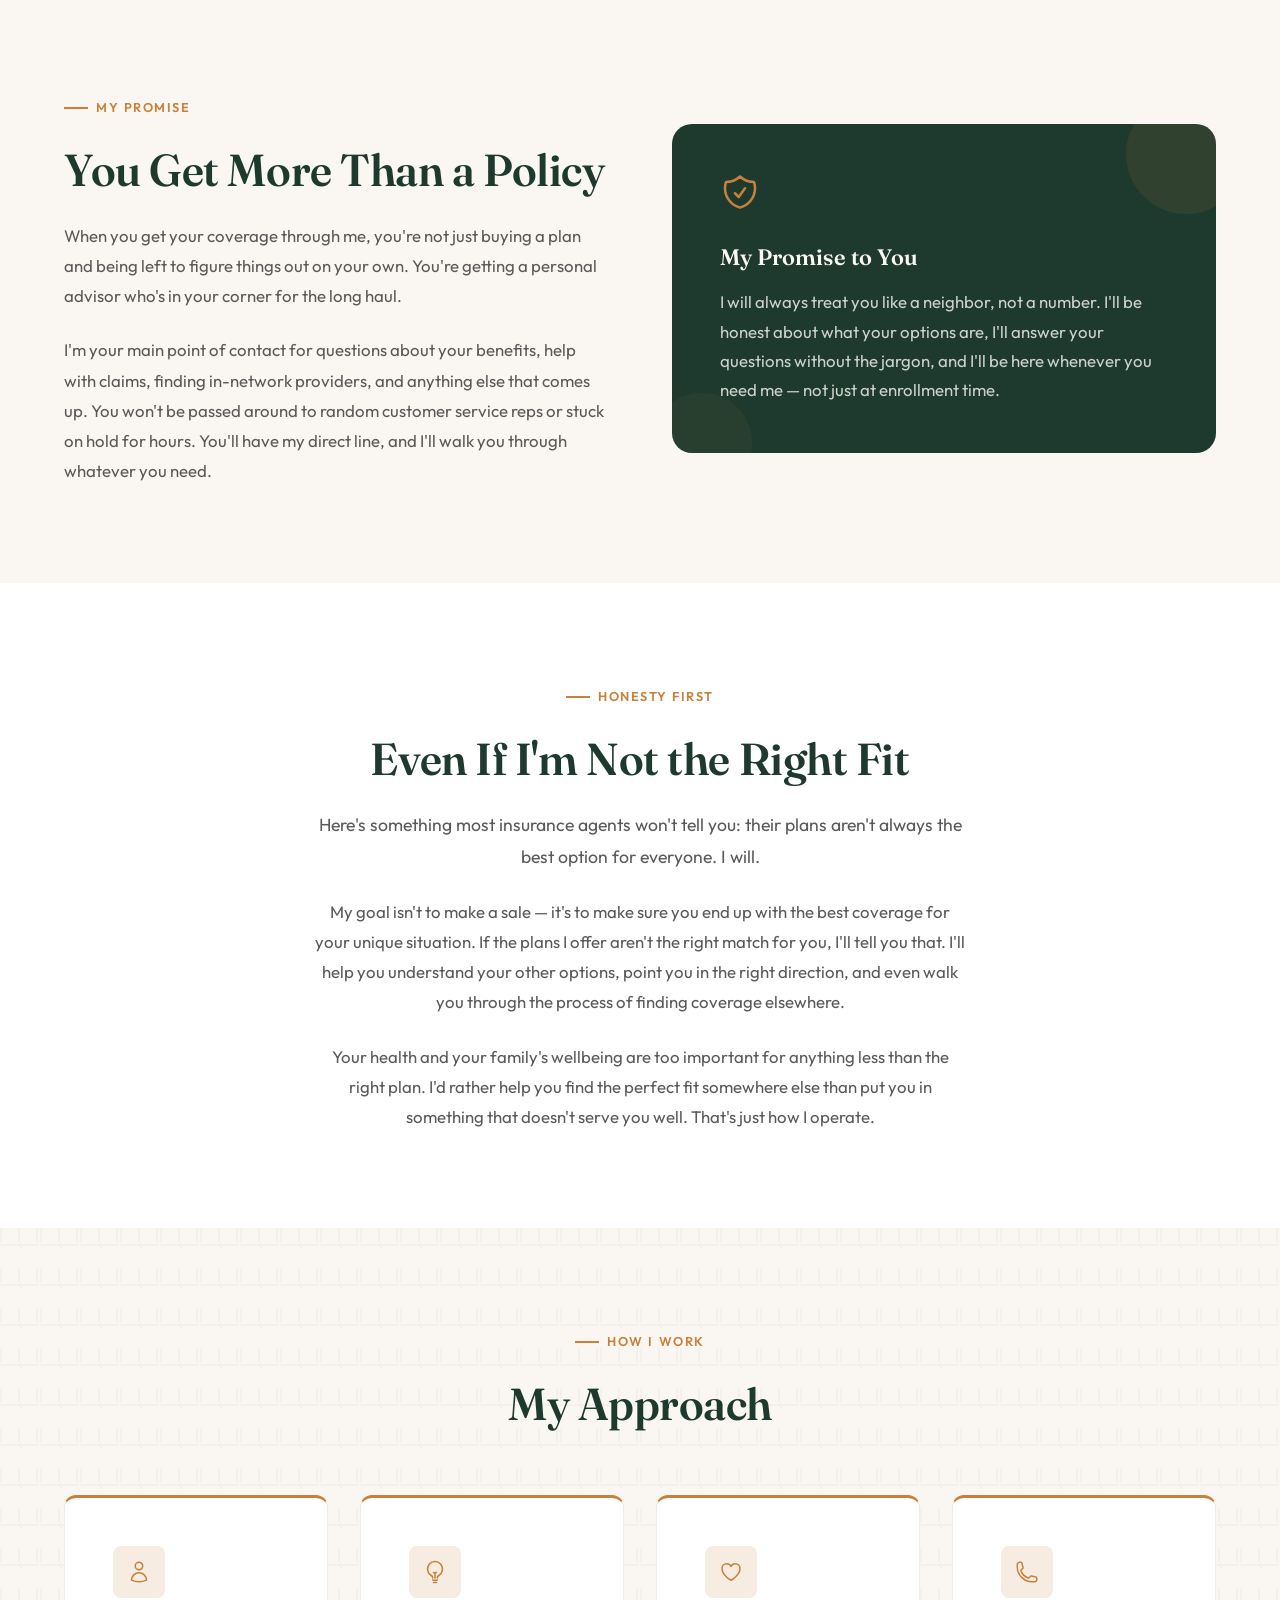
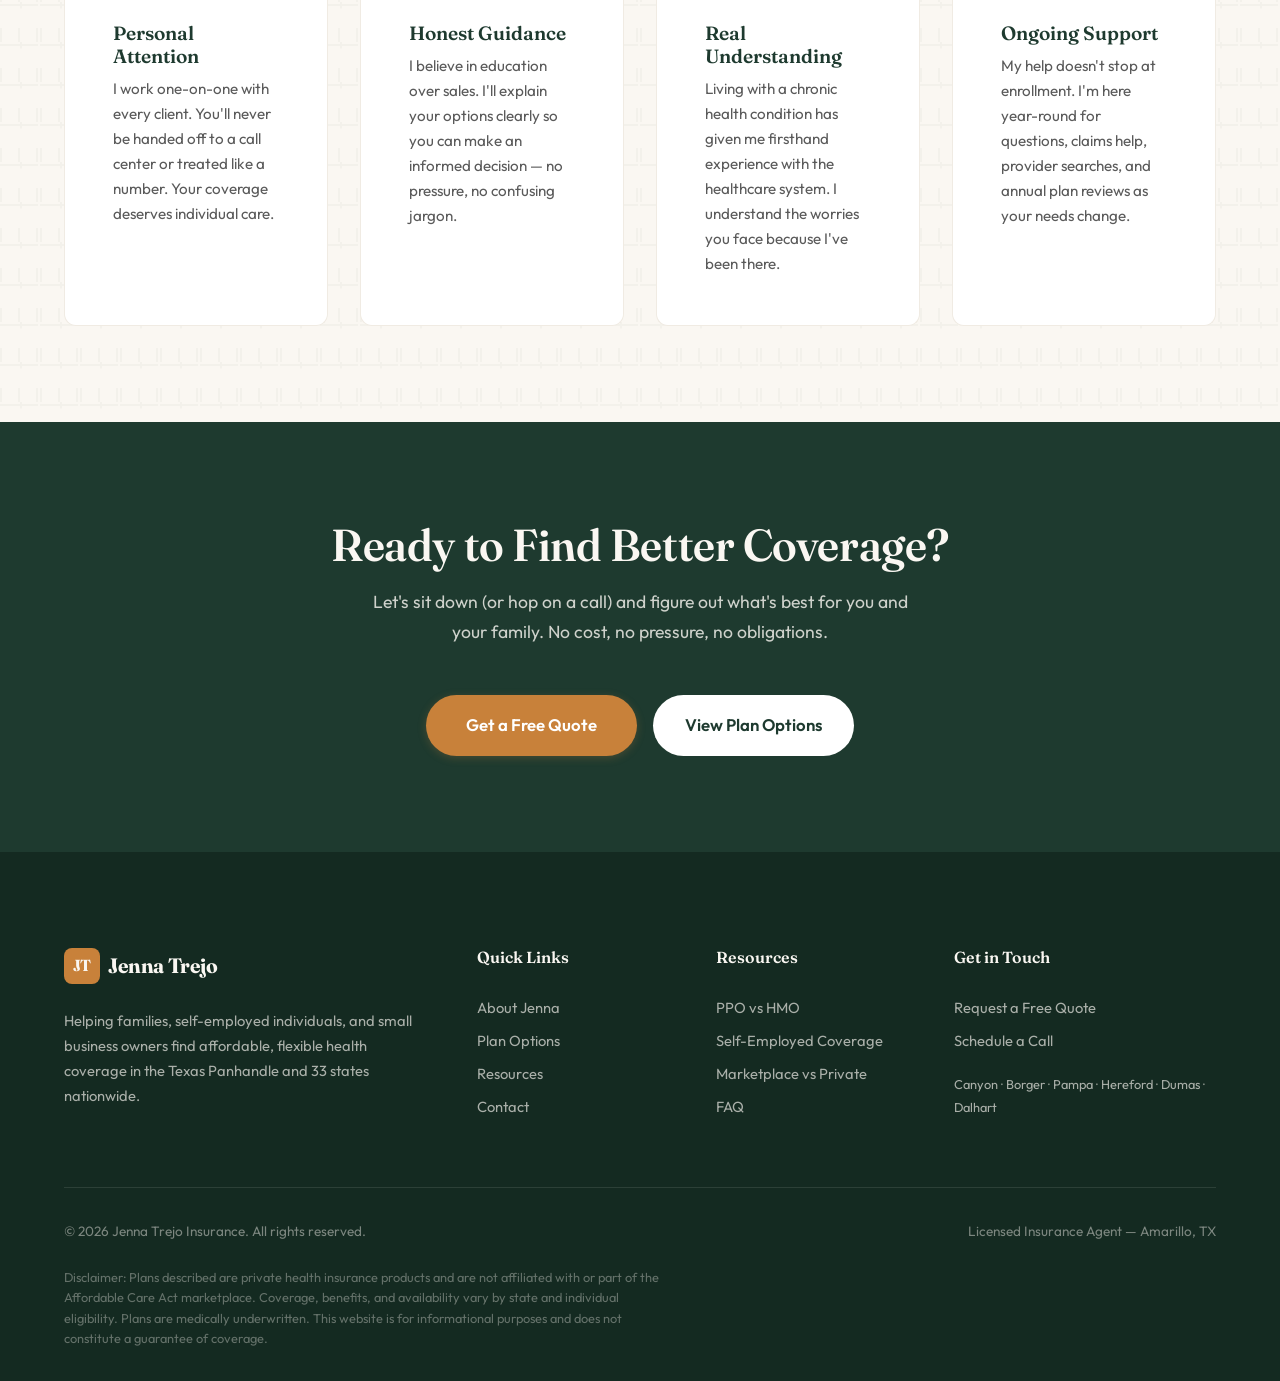
==== commit a16aaf7d: "Rebrand to Jenna Trejo / JT Insurance + SEO & content overhaul - Rebrand all pages: Jenna Cleckler →" ====
--- a/about.html
+++ b/about.html
@@ -3,17 +3,69 @@
 <head>
   <meta charset="UTF-8">
   <meta name="viewport" content="width=device-width, initial-scale=1.0">
-  <meta name="description" content="Meet Jenna Cleckler — a wife, mother, and licensed insurance advisor in Amarillo, TX. With firsthand experience navigating the healthcare system, Jenna helps families and self-employed individuals find affordable health coverage.">
-  <meta name="keywords" content="Jenna Cleckler, health insurance agent Amarillo TX, Texas Panhandle insurance, affordable health coverage, personal insurance advisor">
-  <meta name="author" content="Jenna Cleckler Insurance">
-  <meta property="og:title" content="About Jenna Cleckler — Your Personal Health Insurance Advisor">
+  <meta name="description" content="Meet Jenna Trejo — a wife, mother, and licensed insurance advisor in Amarillo, TX. With firsthand experience navigating the healthcare system, Jenna helps families and self-employed individuals find affordable health coverage.">
+  <meta name="keywords" content="Jenna Trejo, health insurance agent Amarillo TX, Texas Panhandle insurance, affordable health coverage, personal insurance advisor">
+  <meta name="author" content="Jenna Trejo Insurance">
+  <meta property="og:title" content="About Jenna Trejo — Your Personal Health Insurance Advisor">
   <meta property="og:description" content="Wife, mother, and licensed insurance advisor in Amarillo, TX. Jenna brings real-life healthcare experience to help you find the right coverage.">
   <meta property="og:type" content="website">
-  <title>About Jenna Cleckler — Your Personal Health Insurance Advisor | Amarillo, TX</title>
+  <title>About Jenna Trejo — Your Personal Health Insurance Advisor | Amarillo, TX</title>
   <link rel="preconnect" href="https://fonts.googleapis.com">
   <link rel="preconnect" href="https://fonts.gstatic.com" crossorigin>
   <link href="https://fonts.googleapis.com/css2?family=Fraunces:ital,opsz,wght@0,9..144,300..900;1,9..144,300..900&family=Outfit:wght@300;400;500;600;700&display=swap" rel="stylesheet">
+  <link rel="canonical" href="https://jennatrejoinsurance.com/about.html">
   <link rel="stylesheet" href="css/styles.css">
+  <script type="application/ld+json">
+  {
+    "@context": "https://schema.org",
+    "@type": ["InsuranceAgency", "LocalBusiness"],
+    "name": "Jenna Trejo Insurance",
+    "description": "Licensed health insurance agent serving the Texas Panhandle and 33 states. Specializing in affordable PPO health plans for families, self-employed individuals, and small business owners.",
+    "url": "https://jennatrejoinsurance.com",
+    "telephone": "575-937-6519",
+    "address": {
+      "@type": "PostalAddress",
+      "addressLocality": "Amarillo",
+      "addressRegion": "TX",
+      "addressCountry": "US"
+    },
+    "geo": {
+      "@type": "GeoCoordinates",
+      "latitude": "35.2220",
+      "longitude": "-101.8313"
+    },
+    "areaServed": [
+      {"@type": "City", "name": "Amarillo", "addressRegion": "TX"},
+      {"@type": "City", "name": "Canyon", "addressRegion": "TX"},
+      {"@type": "City", "name": "Borger", "addressRegion": "TX"},
+      {"@type": "City", "name": "Pampa", "addressRegion": "TX"},
+      {"@type": "City", "name": "Hereford", "addressRegion": "TX"},
+      {"@type": "City", "name": "Dumas", "addressRegion": "TX"},
+      {"@type": "City", "name": "Dalhart", "addressRegion": "TX"}
+    ],
+    "priceRange": "$$",
+    "openingHours": "Mo-Fr 08:00-18:00",
+    "sameAs": []
+  }
+  </script>
+  <script type="application/ld+json">
+  {
+    "@context": "https://schema.org",
+    "@type": "Person",
+    "name": "Jenna Trejo",
+    "jobTitle": "Licensed Insurance Agent",
+    "worksFor": {
+      "@type": "InsuranceAgency",
+      "name": "Jenna Trejo Insurance"
+    },
+    "address": {
+      "@type": "PostalAddress",
+      "addressLocality": "Amarillo",
+      "addressRegion": "TX"
+    },
+    "description": "Wife, mother, and licensed health insurance advisor in Amarillo, TX. Specializing in affordable PPO plans for families and self-employed individuals."
+  }
+  </script>
 </head>
 <body>
 
@@ -22,8 +74,8 @@
     <div class="nav__overlay"></div>
     <div class="nav__inner">
       <a href="index.html" class="nav__logo">
-        <span class="nav__logo-icon">JC</span>
-        Jenna Cleckler
+        <span class="nav__logo-icon">JT</span>
+        Jenna Trejo
       </a>
       <button class="nav__hamburger" aria-label="Menu">
         <span></span><span></span><span></span>
@@ -38,6 +90,8 @@
     </div>
   </nav>
 
+  <main>
+
   <!-- Page Header -->
   <header class="page-header">
     <div class="container">
@@ -55,7 +109,7 @@
         <!-- Photo Placeholder -->
         <div class="fade-up" style="position: relative;">
           <div style="width: 100%; max-width: 400px; aspect-ratio: 4/5; border-radius: var(--radius-xl); background: linear-gradient(145deg, var(--color-accent) 0%, #b8732e 40%, var(--color-primary) 100%); display: flex; align-items: center; justify-content: center; box-shadow: var(--shadow-xl); position: relative; overflow: hidden;">
-            <span style="font-family: var(--font-display); font-size: 5rem; font-weight: 700; color: rgba(250,247,242,0.25); letter-spacing: -0.03em; user-select: none;">JC</span>
+            <span style="font-family: var(--font-display); font-size: 5rem; font-weight: 700; color: rgba(250,247,242,0.25); letter-spacing: -0.03em; user-select: none;">JT</span>
             <div style="position: absolute; bottom: 0; left: 0; right: 0; height: 40%; background: linear-gradient(to top, rgba(30,58,47,0.3), transparent);"></div>
           </div>
           <!-- Decorative accent -->
@@ -94,7 +148,7 @@
       <p style="font-family: var(--font-display); font-size: clamp(1.4rem, 2.5vw, 1.9rem); font-weight: 500; font-style: italic; color: var(--color-primary); line-height: 1.6; font-variation-settings: 'opsz' 48;">
         &ldquo;I don't just sell insurance. I help people find peace of mind &mdash; because I know how much that's worth.&rdquo;
       </p>
-      <p style="color: var(--color-accent); font-weight: 600; margin-top: var(--space-lg); font-size: 0.95rem;">&mdash; Jenna Cleckler</p>
+      <p style="color: var(--color-accent); font-weight: 600; margin-top: var(--space-lg); font-size: 0.95rem;">&mdash; Jenna Trejo</p>
     </div>
   </section>
 
@@ -228,13 +282,15 @@
   </section>
 
   <!-- Footer -->
+  </main>
+
   <footer class="footer">
     <div class="container">
       <div class="footer__grid">
         <div class="footer__brand">
           <a href="index.html" class="nav__logo" style="color: var(--color-cream); margin-bottom: var(--space-sm); display: inline-flex;">
-            <span class="nav__logo-icon" style="background: var(--color-accent);">JC</span>
-            Jenna Cleckler
+            <span class="nav__logo-icon" style="background: var(--color-accent);">JT</span>
+            Jenna Trejo
           </a>
           <p>Helping families, self-employed individuals, and small business owners find affordable, flexible health coverage in the Texas Panhandle and 33 states nationwide.</p>
         </div>
@@ -256,11 +312,18 @@
           <h4 class="footer__heading">Get in Touch</h4>
           <a href="contact.html" class="footer__link">Request a Free Quote</a>
           <a href="contact.html" class="footer__link">Schedule a Call</a>
-          <p style="color: rgba(250,247,242,0.5); font-size: 0.85rem; margin-top: var(--space-md);">Serving Amarillo, Canyon, Borger, Pampa, Hereford, Dumas, Dalhart &amp; 33 states</p>
+          <p style="color: rgba(250,247,242,0.5); font-size: 0.85rem; margin-top: var(--space-md);">
+            <a href="canyon-tx.html" class="footer__link" style="display: inline; font-size: 0.8rem;">Canyon</a> &middot;
+            <a href="borger-tx.html" class="footer__link" style="display: inline; font-size: 0.8rem;">Borger</a> &middot;
+            <a href="pampa-tx.html" class="footer__link" style="display: inline; font-size: 0.8rem;">Pampa</a> &middot;
+            <a href="hereford-tx.html" class="footer__link" style="display: inline; font-size: 0.8rem;">Hereford</a> &middot;
+            <a href="dumas-tx.html" class="footer__link" style="display: inline; font-size: 0.8rem;">Dumas</a> &middot;
+            <a href="dalhart-tx.html" class="footer__link" style="display: inline; font-size: 0.8rem;">Dalhart</a>
+          </p>
         </div>
       </div>
       <div class="footer__bottom">
-        <span>&copy; 2026 Jenna Cleckler Insurance. All rights reserved.</span>
+        <span>&copy; 2026 Jenna Trejo Insurance. All rights reserved.</span>
         <span>Licensed Insurance Agent &mdash; Amarillo, TX</span>
       </div>
       <p class="footer__disclaimer">Disclaimer: Plans described are private health insurance products and are not affiliated with or part of the Affordable Care Act marketplace. Coverage, benefits, and availability vary by state and individual eligibility. Plans are medically underwritten. This website is for informational purposes and does not constitute a guarantee of coverage.</p>
--- a/css/styles.css
+++ b/css/styles.css
@@ -769,6 +769,16 @@
 }
 
 .accordion-content__inner {
+  padding-bottom: var(--space-xl);
+  font-size: 1rem;
+  color: var(--color-text-light);
+  line-height: 1.7;
+}
+
+/* Also style direct children for pages without __inner wrapper */
+.accordion-content > p,
+.accordion-content > ul,
+.accordion-content > div {
   padding-bottom: var(--space-xl);
   font-size: 1rem;
   color: var(--color-text-light);
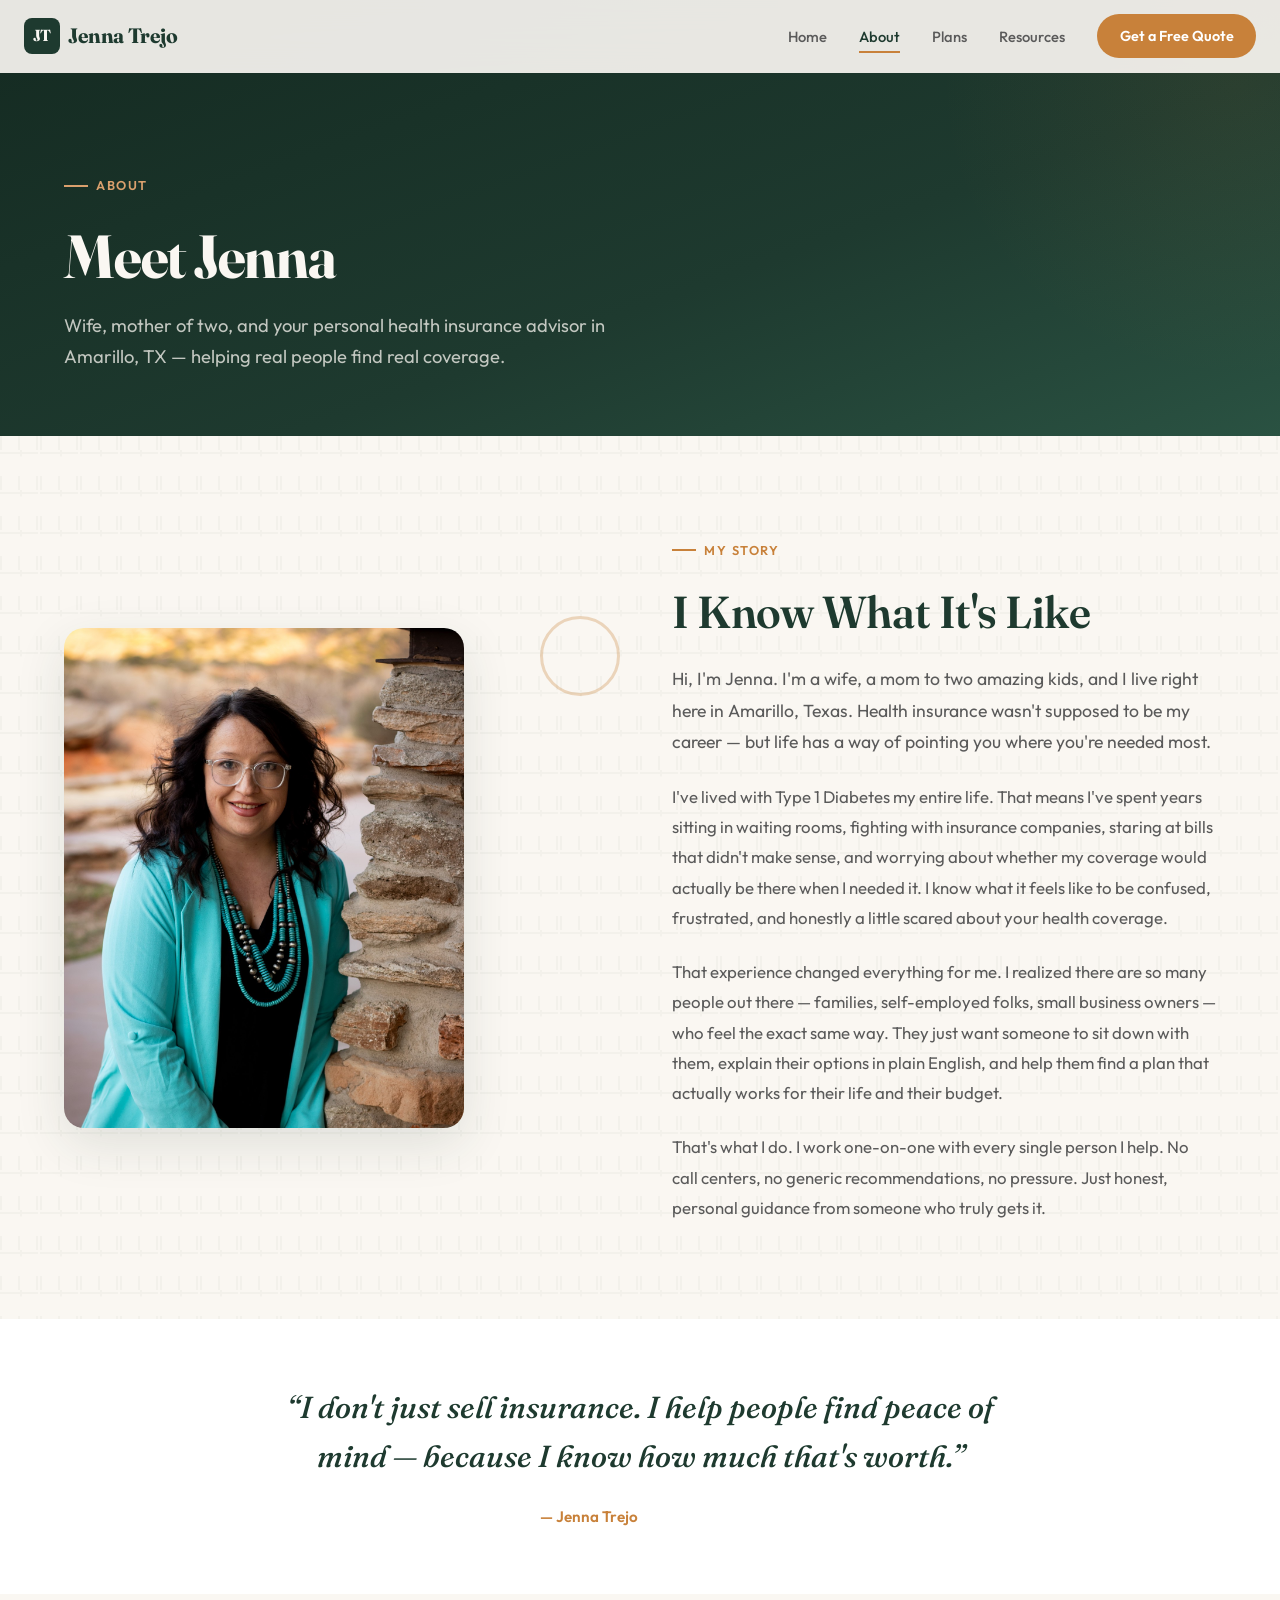
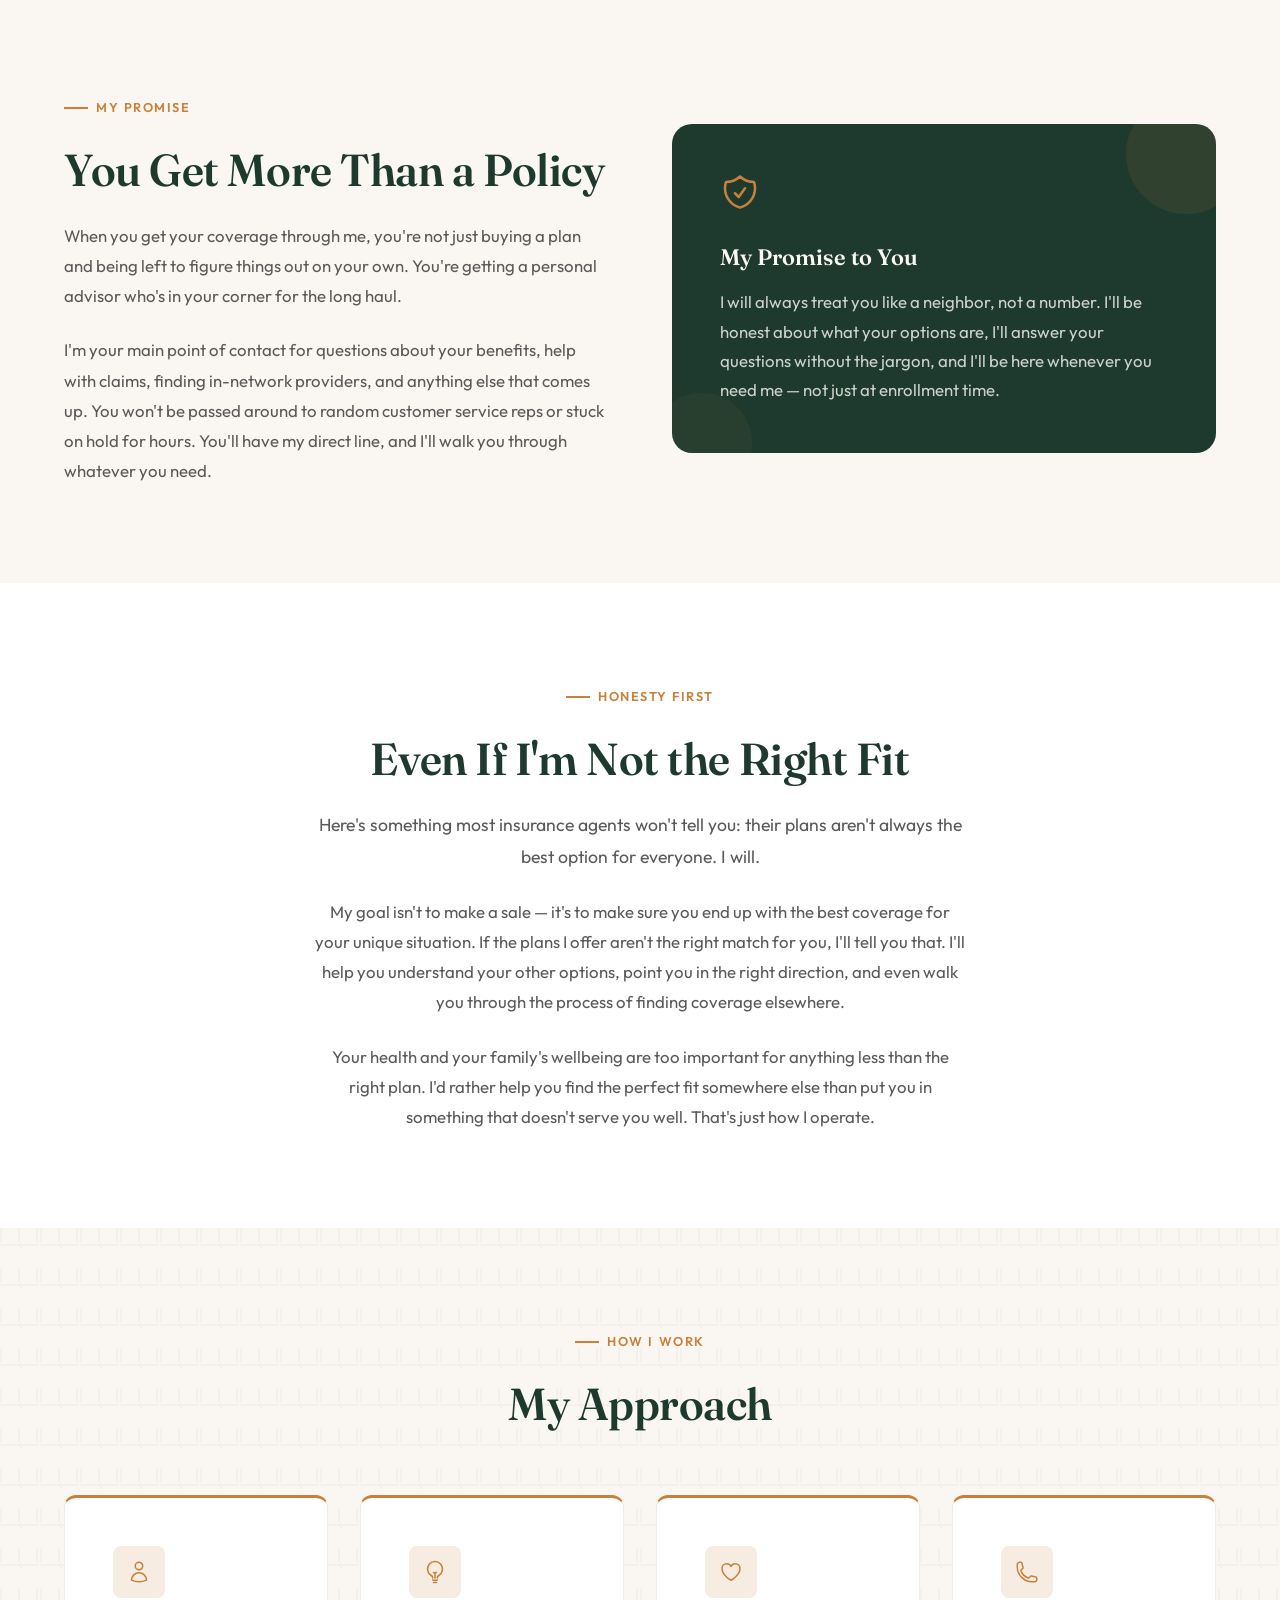
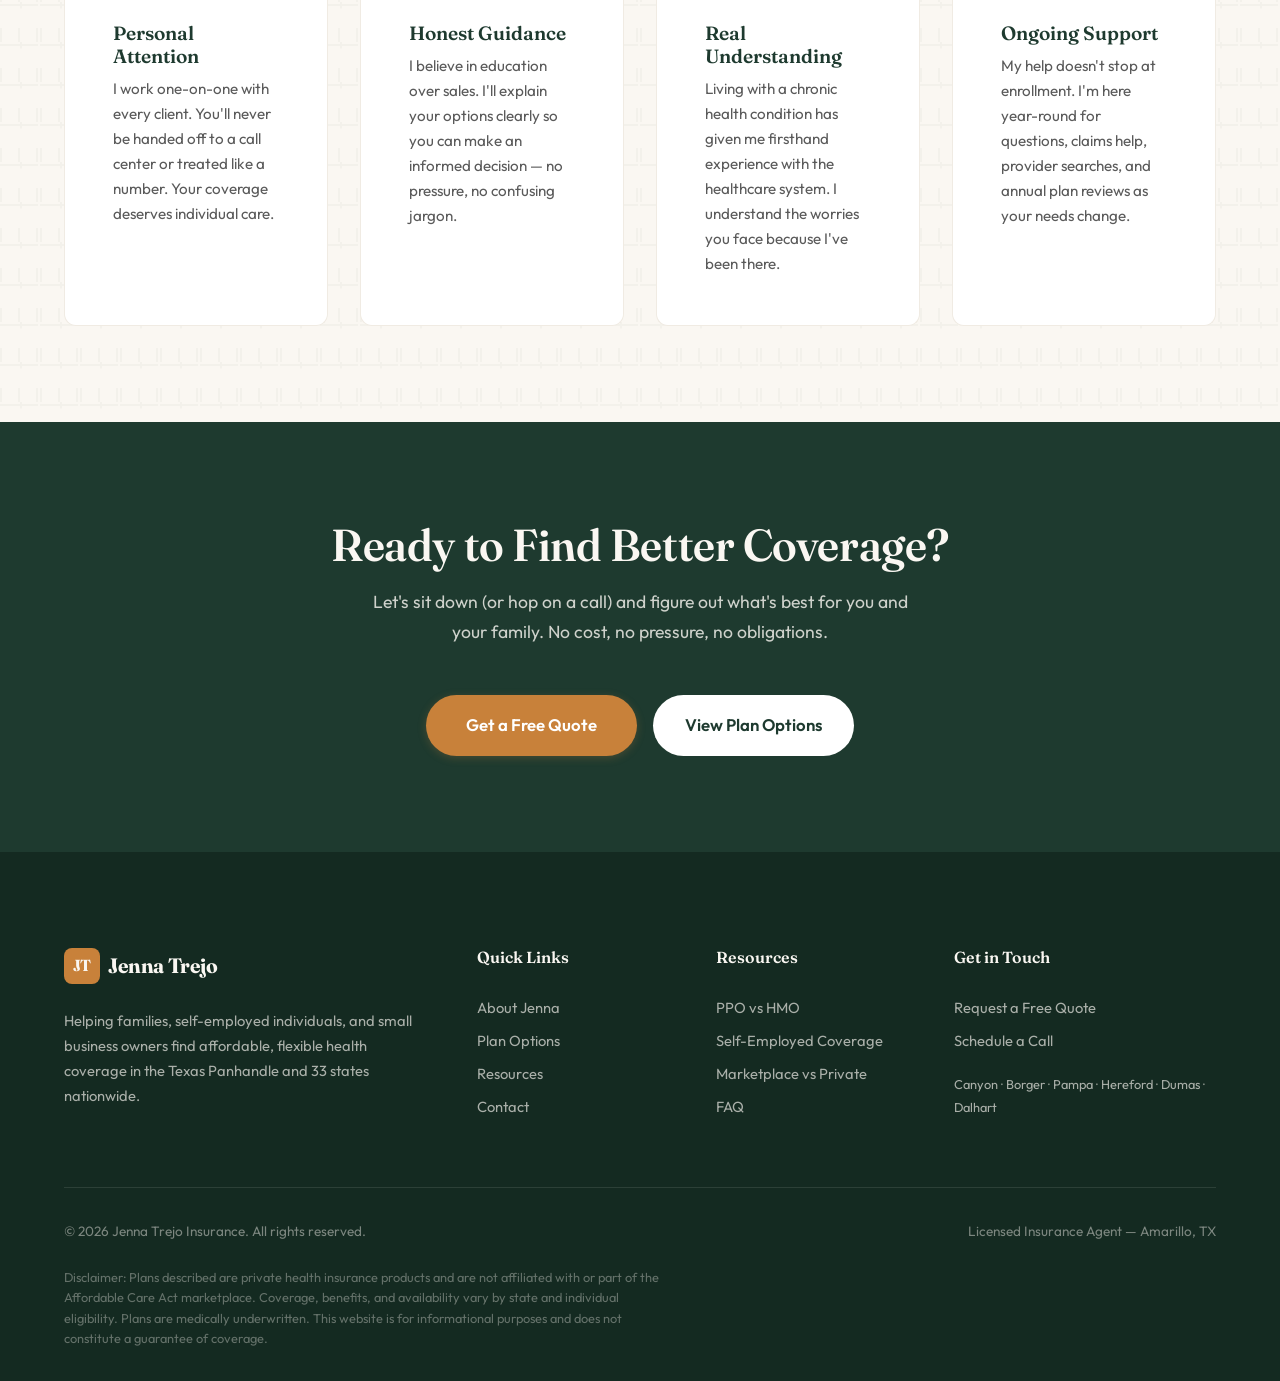
==== commit cadae135: "Add Jenna headshot, real testimonials, and photo layout - Replace About page photo placeholder with " ====
--- a/about.html
+++ b/about.html
@@ -106,12 +106,9 @@
     <div class="container">
       <div style="display: grid; grid-template-columns: 1fr 1fr; gap: var(--space-3xl); align-items: center;">
 
-        <!-- Photo Placeholder -->
+        <!-- Jenna's Photo -->
         <div class="fade-up" style="position: relative;">
-          <div style="width: 100%; max-width: 400px; aspect-ratio: 4/5; border-radius: var(--radius-xl); background: linear-gradient(145deg, var(--color-accent) 0%, #b8732e 40%, var(--color-primary) 100%); display: flex; align-items: center; justify-content: center; box-shadow: var(--shadow-xl); position: relative; overflow: hidden;">
-            <span style="font-family: var(--font-display); font-size: 5rem; font-weight: 700; color: rgba(250,247,242,0.25); letter-spacing: -0.03em; user-select: none;">JT</span>
-            <div style="position: absolute; bottom: 0; left: 0; right: 0; height: 40%; background: linear-gradient(to top, rgba(30,58,47,0.3), transparent);"></div>
-          </div>
+          <img src="images/jenna-headshot.jpg" alt="Jenna Trejo — Licensed Health Insurance Agent in Amarillo, TX" style="width: 100%; max-width: 400px; aspect-ratio: 4/5; object-fit: cover; object-position: center top; border-radius: var(--radius-xl); box-shadow: var(--shadow-xl); display: block;">
           <!-- Decorative accent -->
           <div style="position: absolute; top: -12px; right: -12px; width: 80px; height: 80px; border-radius: 50%; border: 3px solid var(--color-accent); opacity: 0.3;"></div>
         </div>
